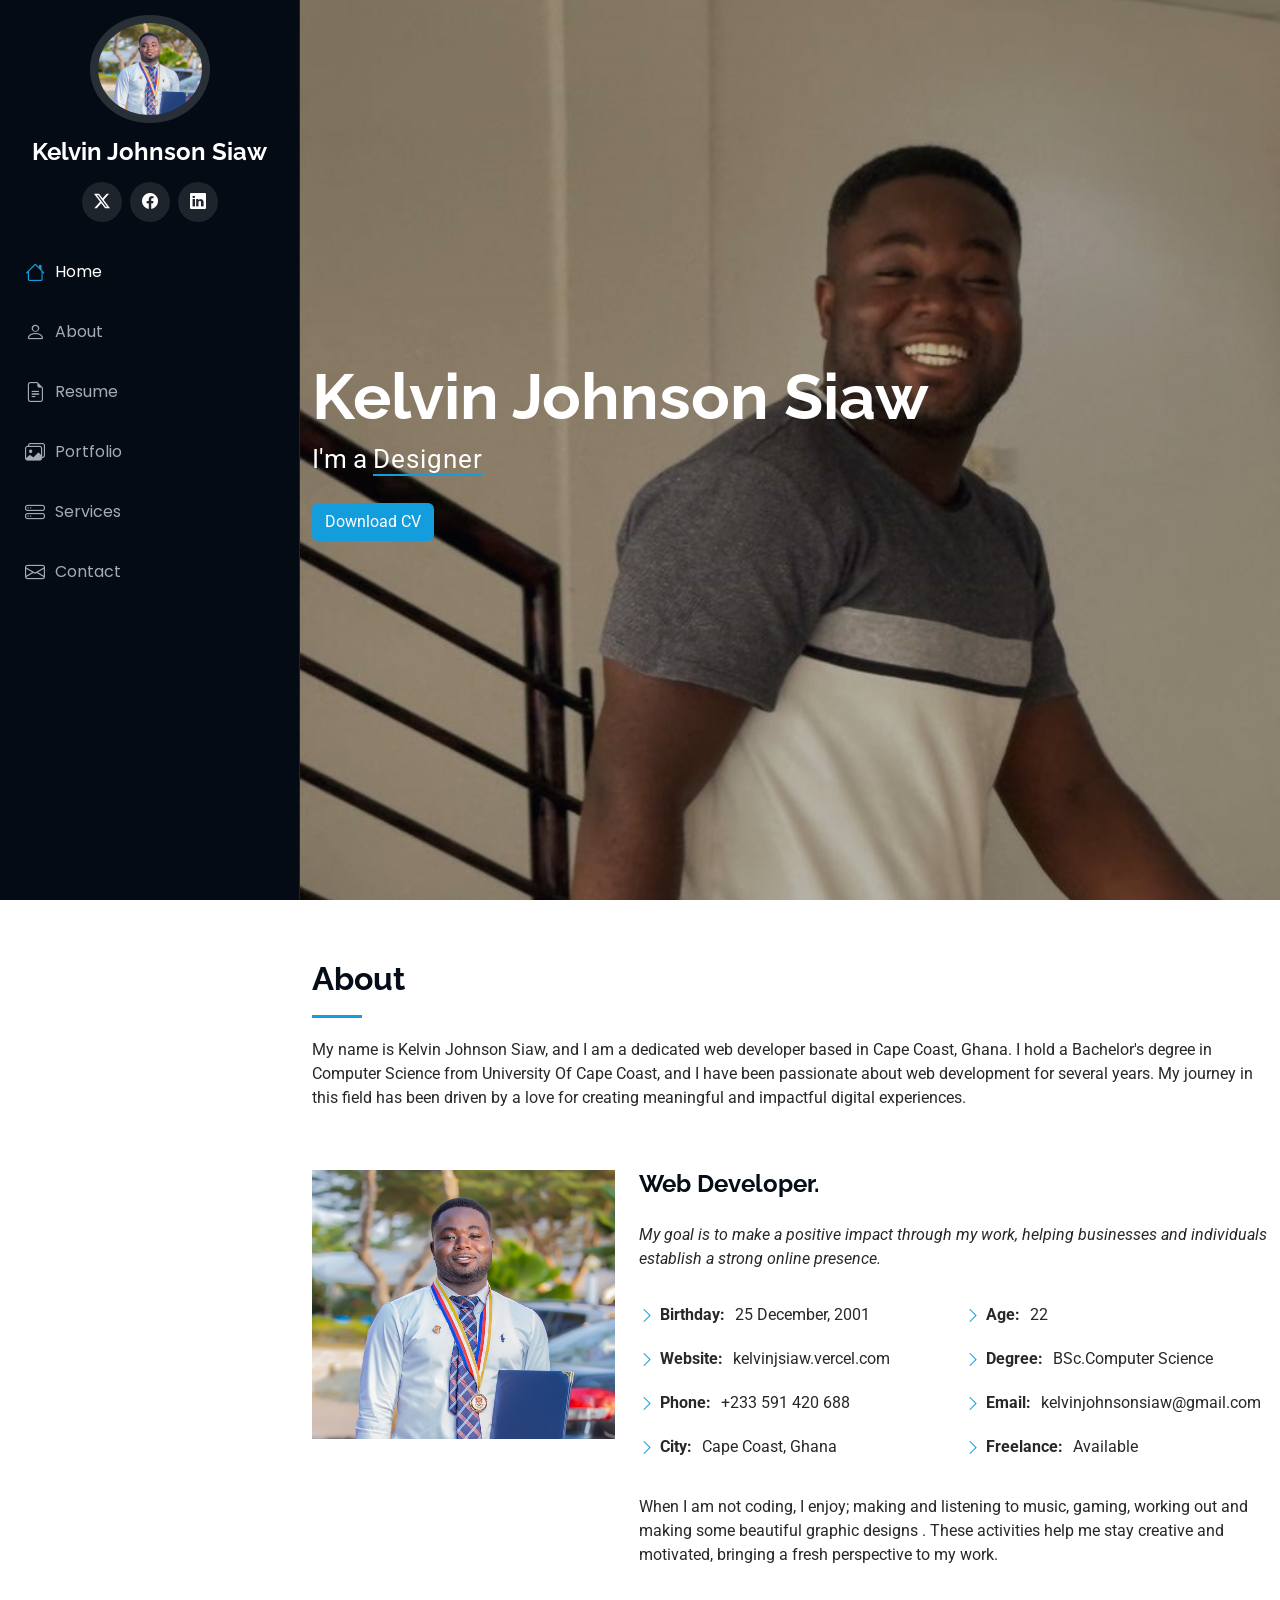
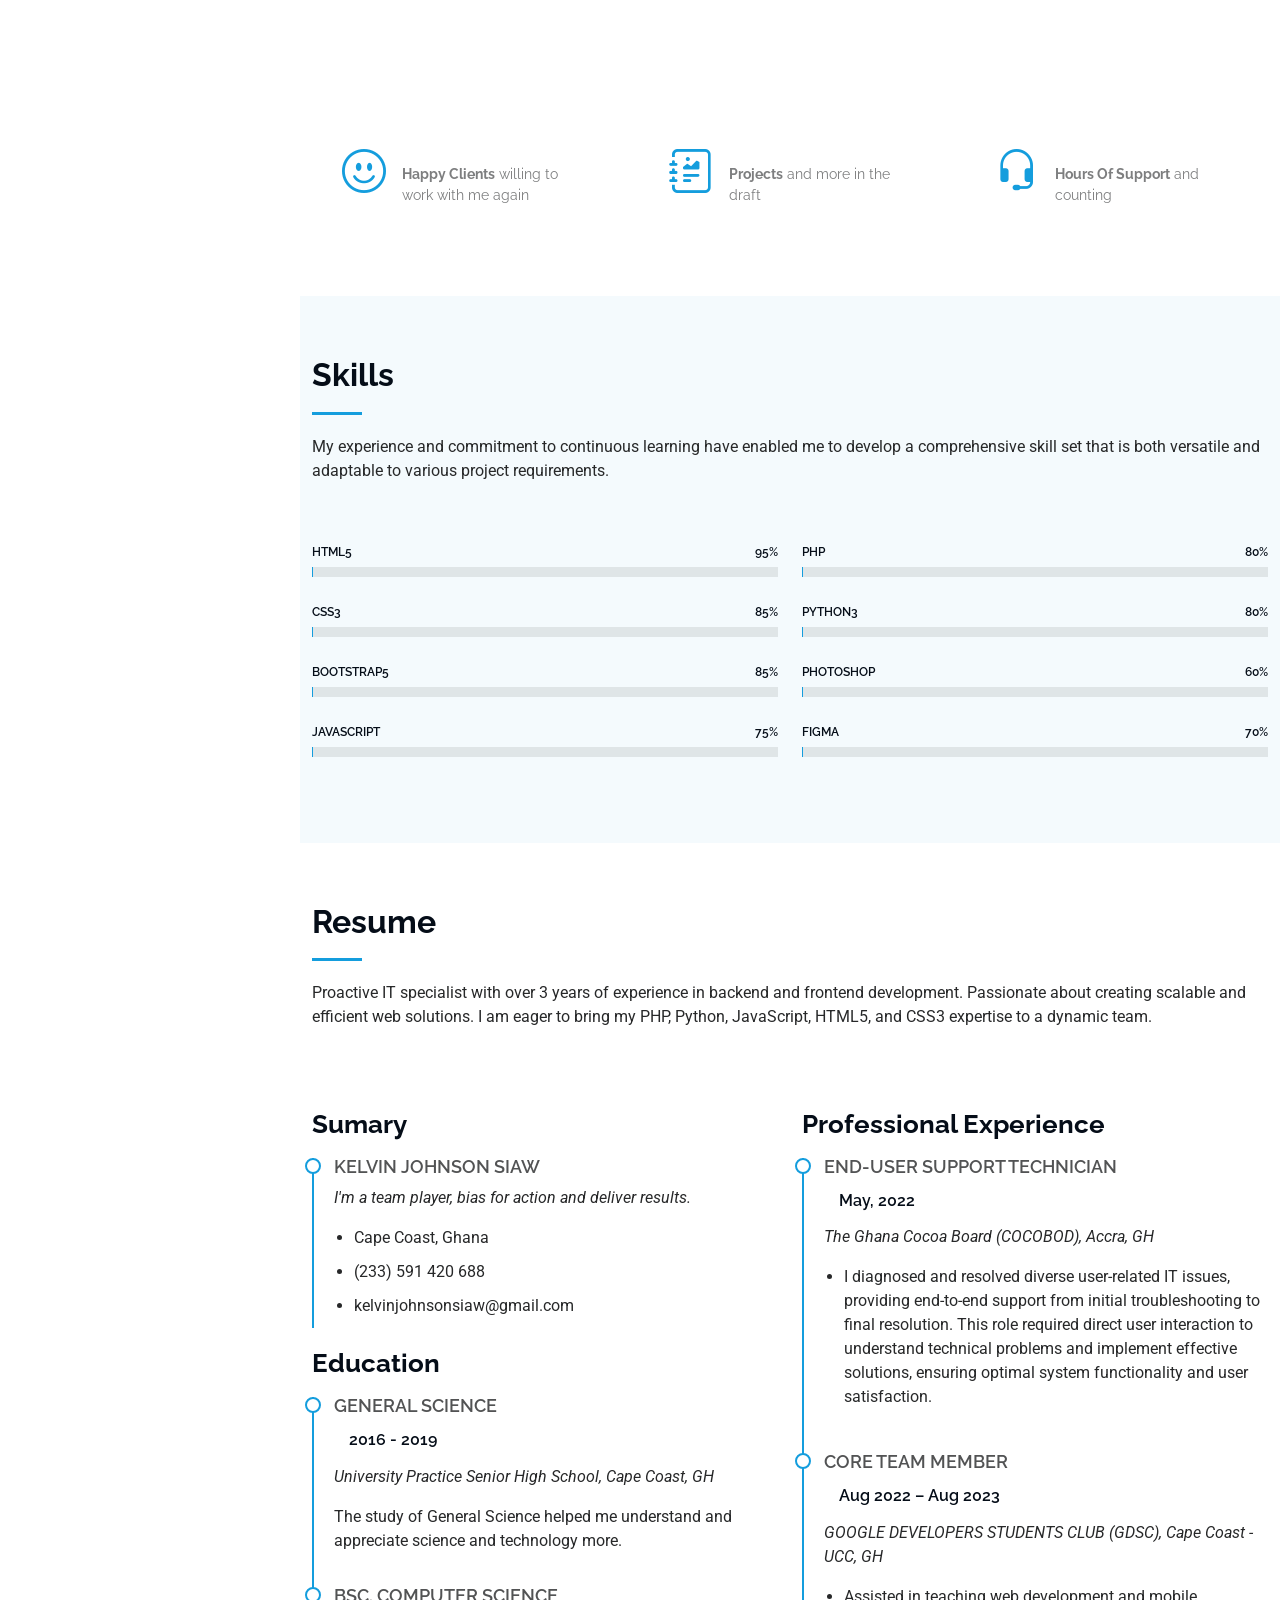
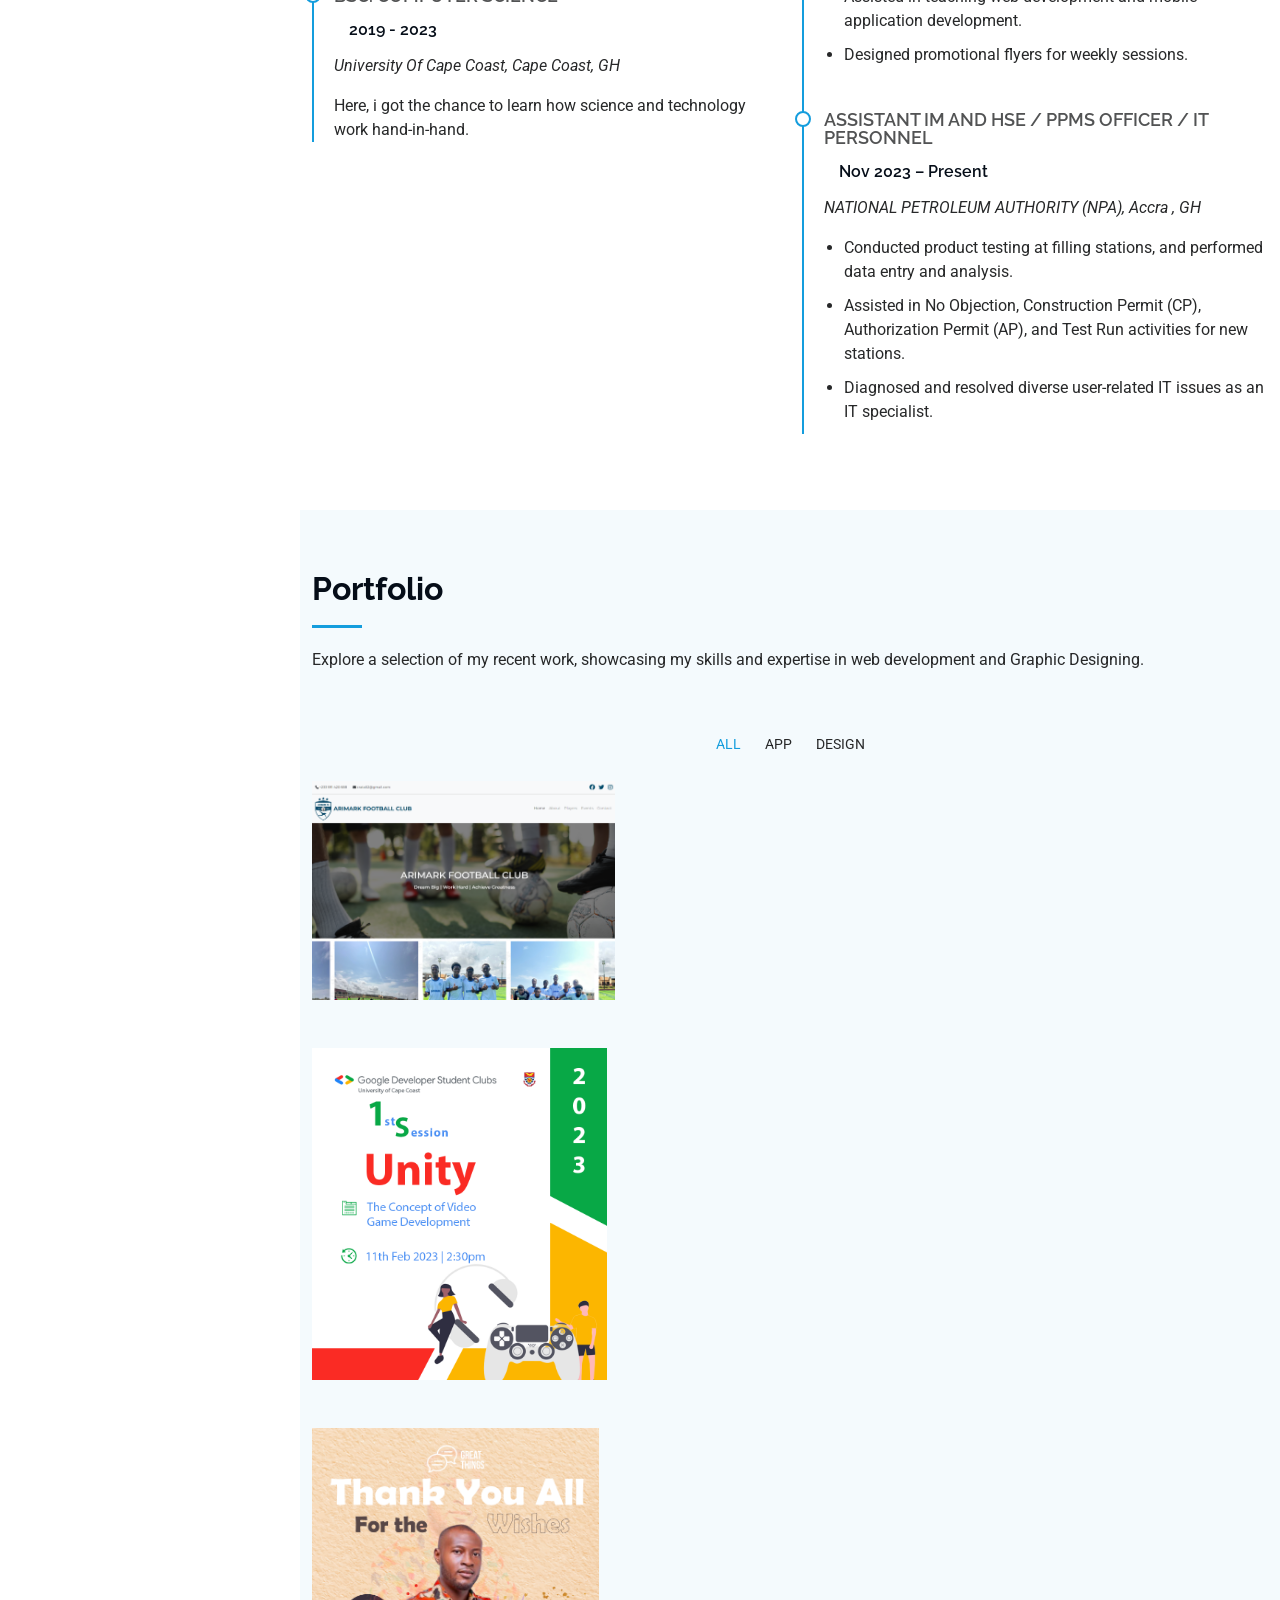
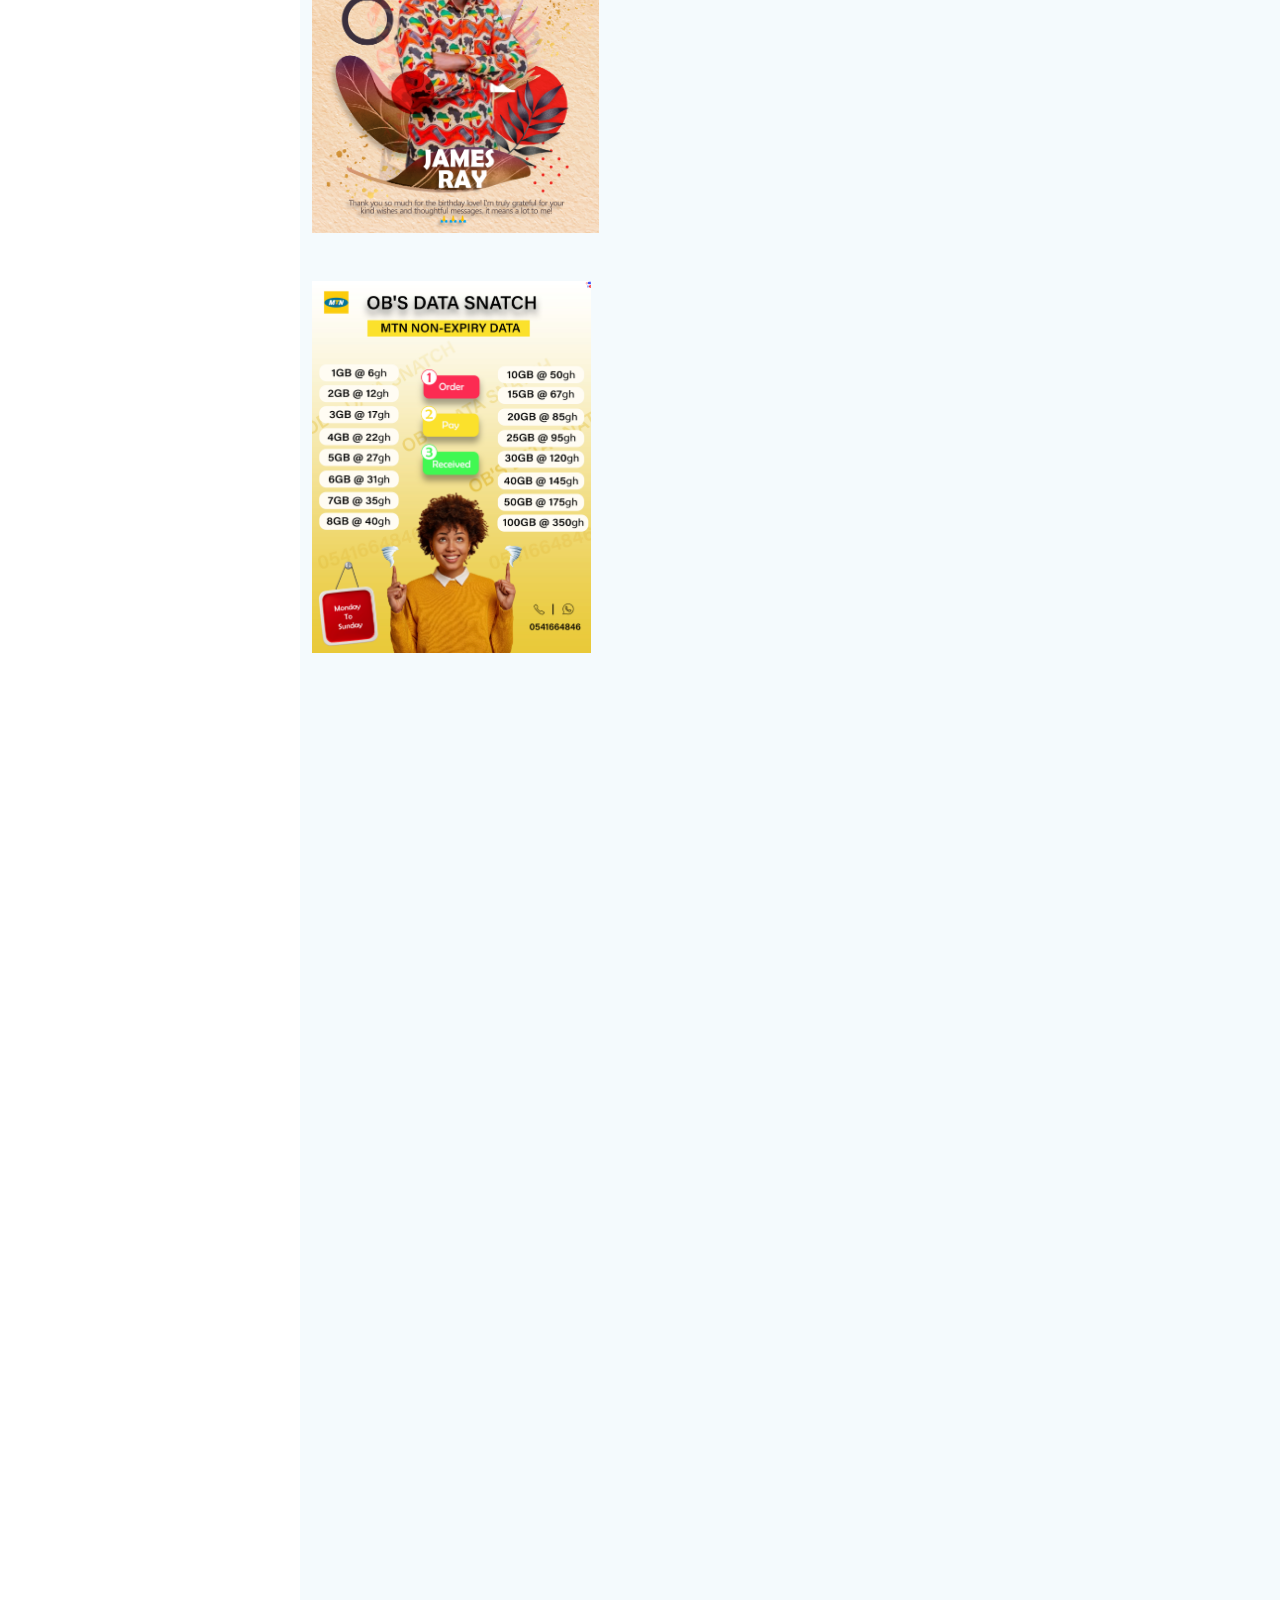
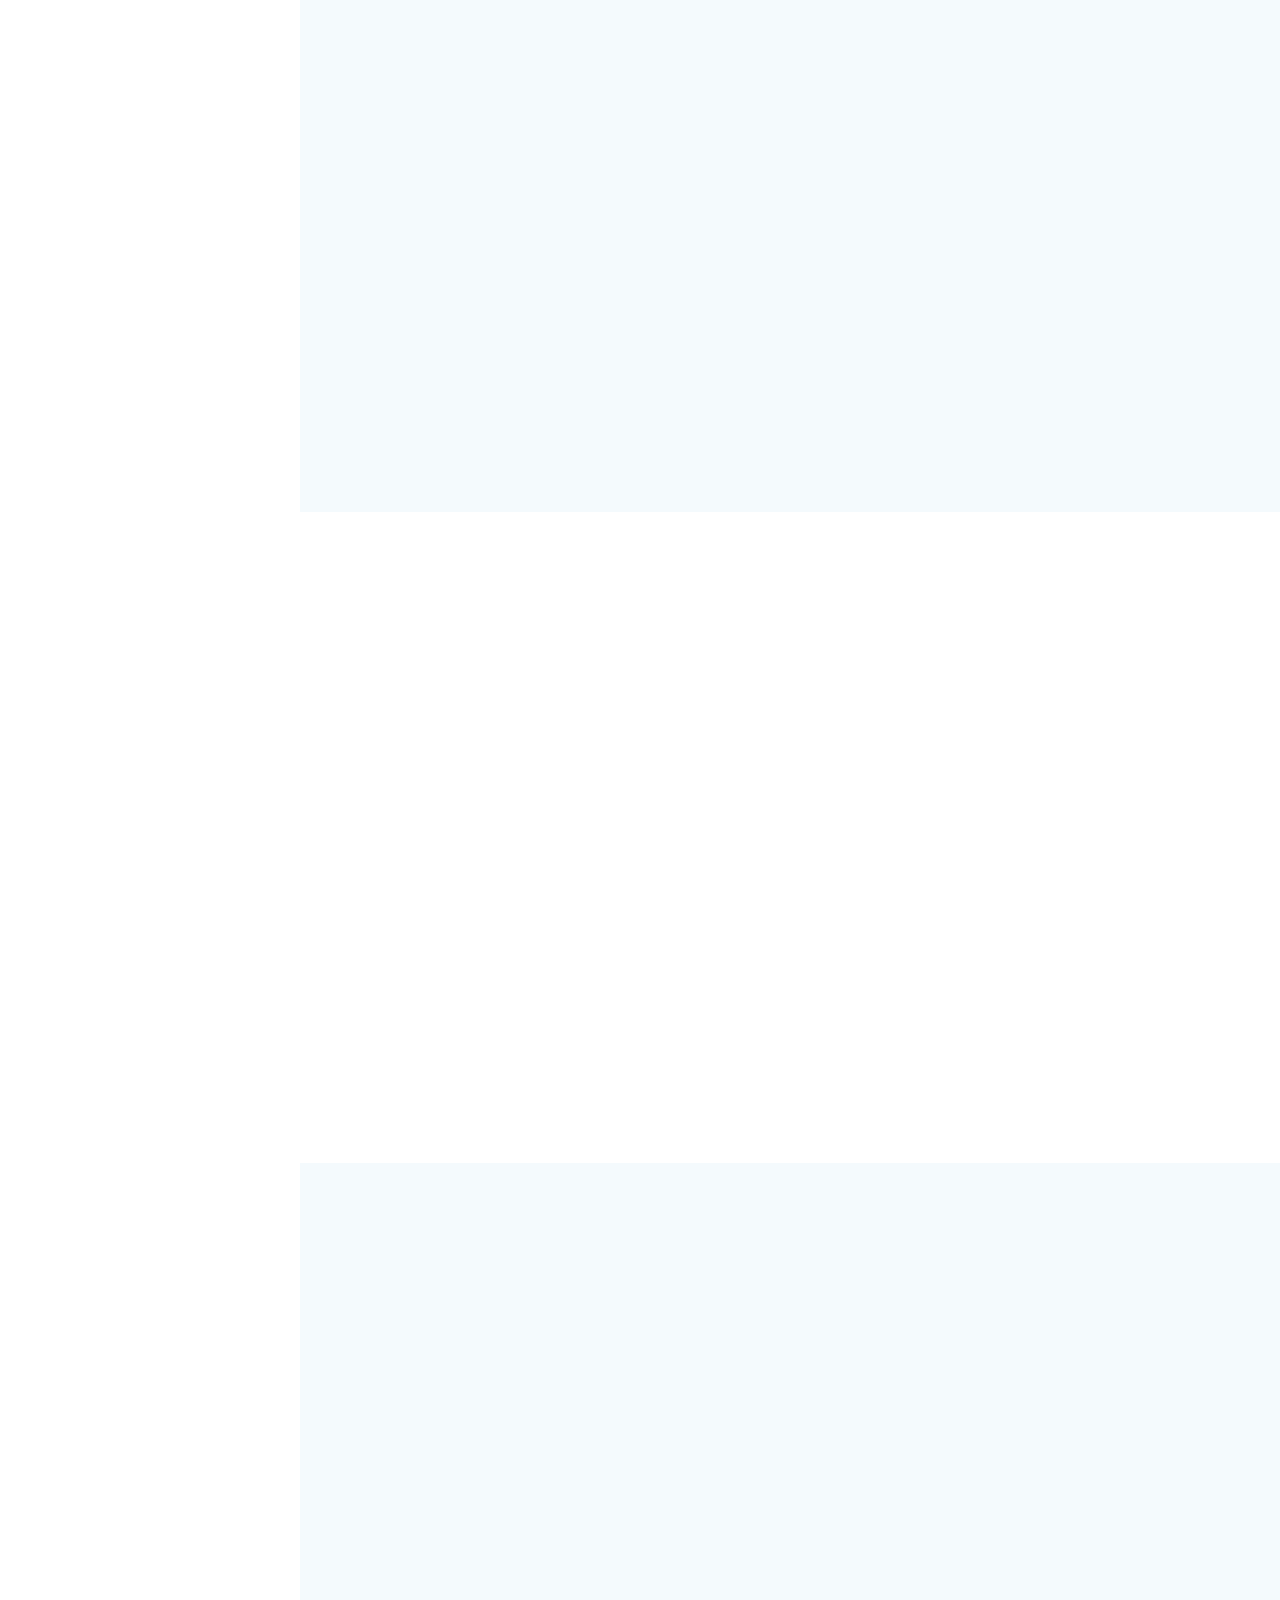
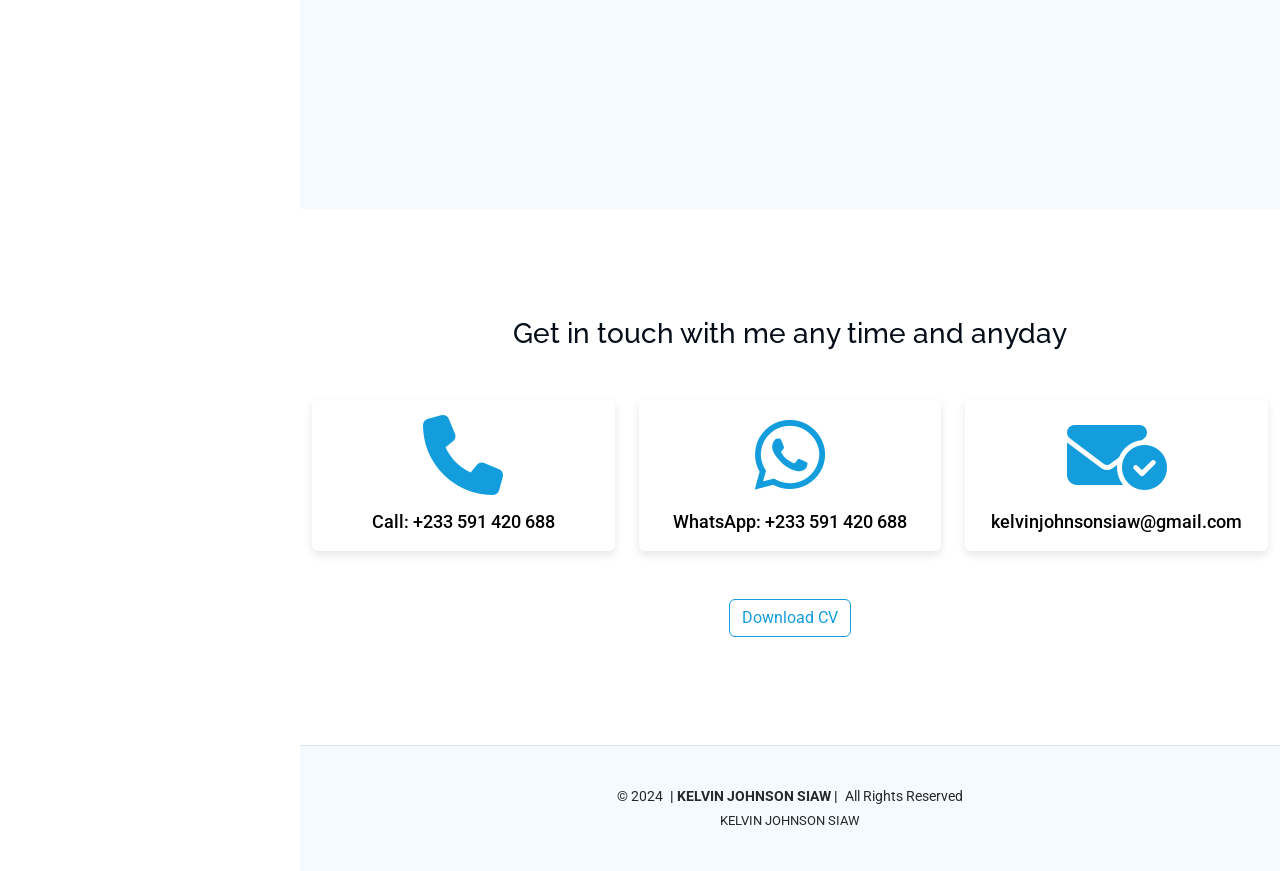
==== index.html @ 5ee5a7f9 "My Resume My Resume" ====
<!DOCTYPE html>
<html lang="en">

<head>
  <meta charset="utf-8">
  <meta content="width=device-width, initial-scale=1.0" name="viewport">
  <title>KELVIN JOHNSON SIAW | RESUME</title>
  <meta content="" name="description">
  <meta content="" name="keywords">

  <!-- Favicons -->
  <link href="assets/img/logo.png" rel="icon">
  <!-- <link href="assets/img/apple-touch-icon.png" rel="apple-touch-icon"> -->

  <!-- Fonts -->
  <link href="https://fonts.googleapis.com" rel="preconnect">
  <link href="https://fonts.gstatic.com" rel="preconnect" crossorigin>
  <link href="https://fonts.googleapis.com/css2?family=Roboto:ital,wght@0,100;0,300;0,400;0,500;0,700;0,900;1,100;1,300;1,400;1,500;1,700;1,900&family=Poppins:ital,wght@0,100;0,200;0,300;0,400;0,500;0,600;0,700;0,800;0,900;1,100;1,200;1,300;1,400;1,500;1,600;1,700;1,800;1,900&family=Raleway:ital,wght@0,100;0,200;0,300;0,400;0,500;0,600;0,700;0,800;0,900;1,100;1,200;1,300;1,400;1,500;1,600;1,700;1,800;1,900&display=swap" rel="stylesheet">
  <link rel="stylesheet" href="https://cdnjs.cloudflare.com/ajax/libs/font-awesome/6.5.2/css/all.min.css">

  <!-- Vendor CSS Files -->
  <link href="assets/vendor/bootstrap/css/bootstrap.min.css" rel="stylesheet">
  <link href="assets/vendor/bootstrap-icons/bootstrap-icons.css" rel="stylesheet">
  <link href="assets/vendor/aos/aos.css" rel="stylesheet">
  <link href="assets/vendor/glightbox/css/glightbox.min.css" rel="stylesheet">
  <link href="assets/vendor/swiper/swiper-bundle.min.css" rel="stylesheet">

  <!-- Main CSS File -->
  <link href="assets/css/main.css" rel="stylesheet">

</head>

<body class="index-page">

  <header id="header" class="header dark-background d-flex flex-column">
    <i class="header-toggle d-xl-none bi bi-list"></i>

    <div class="profile-img">
      <img src="assets/img/me.jpg" alt="" class="img-fluid rounded-circle">
    </div>

    <a href="index.html" class="logo d-flex align-items-center justify-content-center">
      <!-- Uncomment the line below if you also wish to use an image logo -->
      <!-- <img src="assets/img/logo.png" alt=""> -->
      <h1 class="sitename">Kelvin Johnson Siaw</h1>
    </a>

    <div class="social-links text-center">
      <a href="https://x.com/crata02" class="twitter"><i class="bi bi-twitter-x"></i></a>
      <a href="https://web.facebook.com/kelvin.siaw.98" class="facebook"><i class="bi bi-facebook"></i></a>
      <!-- <a href="#" class="instagram"><i class="bi bi-instagram"></i></a> -->
      <a href="https://www.linkedin.com/in/kelvin-j-siaw-a6835620b/" class="linkedin"><i class="bi bi-linkedin"></i></a>
    </div>

    <nav id="navmenu" class="navmenu">
      <ul>
        <li><a href="#hero" class="active"><i class="bi bi-house navicon"></i>Home</a></li>
        <li><a href="#about"><i class="bi bi-person navicon"></i> About</a></li>
        <li><a href="#resume"><i class="bi bi-file-earmark-text navicon"></i> Resume</a></li>
        <li><a href="#portfolio"><i class="bi bi-images navicon"></i> Portfolio</a></li>
        <li><a href="#services"><i class="bi bi-hdd-stack navicon"></i> Services</a></li>
        <!-- <li class="dropdown"><a href="#"><i class="bi bi-menu-button navicon"></i> <span>Dropdown</span> <i class="bi bi-chevron-down toggle-dropdown"></i></a>
          <ul>
            <li><a href="#">Dropdown 1</a></li>
            <li class="dropdown"><a href="#"><span>Deep Dropdown</span> <i class="bi bi-chevron-down toggle-dropdown"></i></a>
              <ul>
                <li><a href="#">Deep Dropdown 1</a></li>
                <li><a href="#">Deep Dropdown 2</a></li>
                <li><a href="#">Deep Dropdown 3</a></li>
                <li><a href="#">Deep Dropdown 4</a></li>
                <li><a href="#">Deep Dropdown 5</a></li>
              </ul>
            </li>
            <li><a href="#">Dropdown 2</a></li>
            <li><a href="#">Dropdown 3</a></li>
            <li><a href="#">Dropdown 4</a></li>
          </ul>
        </li> -->
        <li><a href="#contact"><i class="bi bi-envelope navicon"></i> Contact</a></li>
      </ul>
    </nav>

  </header>

  <main class="main">

    <!-- Hero Section -->
    <section id="hero" class="hero section dark-background">

      <img src="assets/img/smile.jpg" alt="" data-aos="fade-in" class="">

      <div class="container" data-aos="fade-up" data-aos-delay="100">
        <h2>Kelvin Johnson Siaw</h2>
        <p>I'm a <span class="typed" data-typed-items="Web Developer, Freelancer, Graphic Designer">Designer</span><span class="typed-cursor typed-cursor--blink" aria-hidden="true"></span><span class="typed-cursor typed-cursor--blink" aria-hidden="true"></span></p>
        <div class="mt-4">
          <a href="assets/Kelvin_Johnson_Siaw_CV.pdf" class="btn download_CV" download="Kelvin_Johnson_Siaw_CV.pdf">Download CV</a>
      </div>
      </div>

    </section><!-- /Hero Section -->

    <!-- About Section -->
    <section id="about" class="about section">

      <!-- Section Title -->
      <div class="container section-title" data-aos="fade-up">
        <h2>About</h2>
        <p>My name is Kelvin Johnson Siaw, and I am a dedicated web developer based in Cape Coast, Ghana. I hold a Bachelor's degree in Computer Science from University Of Cape Coast, and I have been passionate about web development for several years. My journey in this field has been driven by a love for creating meaningful and impactful digital experiences.</p>
      </div><!-- End Section Title -->

      <div class="container" data-aos="fade-up" data-aos-delay="100">

        <div class="row gy-4 justify-content-center">
          <div class="col-lg-4">
            <img src="assets/img/me.jpg" class="img-fluid" alt="">
          </div>
          <div class="col-lg-8 content">
            <!-- <h2>Web Developer.&amp; UI/UX Designer</h2> -->
            <h2>Web Developer.</h2>
            <p class="fst-italic py-3">
              My goal is to make a positive impact through my work, helping businesses and individuals establish a strong online presence.
            </p>
            <div class="row">
              <div class="col-lg-6">
                <ul>
                  <li><i class="bi bi-chevron-right"></i> <strong>Birthday:</strong> <span>25 December, 2001</span></li>
                  <li><i class="bi bi-chevron-right"></i> <strong>Website:</strong> <span>kelvinjsiaw.vercel.com</span></li>
                  <li><i class="bi bi-chevron-right"></i> <strong>Phone:</strong> <span>+233 591 420 688</span></li>
                  <li><i class="bi bi-chevron-right"></i> <strong>City:</strong> <span>Cape Coast, Ghana</span></li>
                </ul>
              </div>
              <div class="col-lg-6">
                <ul>
                  <li><i class="bi bi-chevron-right"></i> <strong>Age:</strong> <span>22</span></li>
                  <li><i class="bi bi-chevron-right"></i> <strong>Degree:</strong> <span>BSc.Computer Science</span></li>
                  <li><i class="bi bi-chevron-right"></i> <strong>Email:</strong> <span>kelvinjohnsonsiaw@gmail.com</span></li>
                  <li><i class="bi bi-chevron-right"></i> <strong>Freelance:</strong> <span>Available</span></li>
                </ul>
              </div>
            </div>
            <p class="py-3">
              When I am not coding, I enjoy; making and listening to music, gaming, working out and making some beautiful graphic designs . These activities help me stay creative and motivated, bringing a fresh perspective to my work.
            </p>
          </div>
        </div>

      </div>

    </section><!-- /About Section -->

    <!-- Stats Section -->
    <section id="stats" class="stats section">

      <div class="container" data-aos="fade-up" data-aos-delay="100">

        <div class="row gy-4">

          <div class="col-lg-4 col-md-6">
            <div class="stats-item">
              <i class="bi bi-emoji-smile"></i>
              <span data-purecounter-start="0" data-purecounter-end="3" data-purecounter-duration="1" class="purecounter"></span>
              <p><strong>Happy Clients</strong> <span>willing to work with me again</span></p>
            </div>
          </div><!-- End Stats Item -->

          <div class="col-lg-4 col-md-6">
            <div class="stats-item">
              <i class="bi bi-journal-richtext"></i>
              <span data-purecounter-start="0" data-purecounter-end="2" data-purecounter-duration="1" class="purecounter"></span>
              <p><strong>Projects</strong> <span>and more in the draft</span></p>
            </div>
          </div><!-- End Stats Item -->

          <div class="col-lg-4 col-md-6">
            <div class="stats-item">
              <i class="bi bi-headset"></i>
              <span data-purecounter-start="0" data-purecounter-end="200" data-purecounter-duration="1" class="purecounter"></span>
              <p><strong>Hours Of Support</strong> <span>and counting</span></p>
            </div>
          </div><!-- End Stats Item -->

         
        </div>

      </div>

    </section><!-- /Stats Section -->

    <!-- Skills Section -->
    <section id="skills" class="skills section light-background">

      <!-- Section Title -->
      <div class="container section-title" data-aos="fade-up">
        <h2>Skills</h2>
        <p>My experience and commitment to continuous learning have enabled me to develop a comprehensive skill set that is both versatile and adaptable to various project requirements.</p>
      </div><!-- End Section Title -->

      <div class="container" data-aos="fade-up" data-aos-delay="100">

        <div class="row skills-content skills-animation">

          <div class="col-lg-6">

            <div class="progress">
              <span class="skill"><span>HTML5</span> <i class="val">95%</i></span>
              <div class="progress-bar-wrap">
                <div class="progress-bar" role="progressbar" aria-valuenow="95" aria-valuemin="0" aria-valuemax="100"></div>
              </div>
            </div><!-- End Skills Item -->

            <div class="progress">
              <span class="skill"><span>CSS3</span> <i class="val">85%</i></span>
              <div class="progress-bar-wrap">
                <div class="progress-bar" role="progressbar" aria-valuenow="85" aria-valuemin="0" aria-valuemax="100"></div>
              </div>
            </div><!-- End Skills Item -->

            <div class="progress">
              <span class="skill"><span>BOOTSTRAP5</span> <i class="val">85%</i></span>
              <div class="progress-bar-wrap">
                <div class="progress-bar" role="progressbar" aria-valuenow="85" aria-valuemin="0" aria-valuemax="100"></div>
              </div>
            </div><!-- End Skills Item -->

            <div class="progress">
              <span class="skill"><span>JavaScript</span> <i class="val">75%</i></span>
              <div class="progress-bar-wrap">
                <div class="progress-bar" role="progressbar" aria-valuenow="75" aria-valuemin="0" aria-valuemax="100"></div>
              </div>
            </div><!-- End Skills Item -->

          </div>

          <div class="col-lg-6">

            <div class="progress">
              <span class="skill"><span>PHP</span> <i class="val">80%</i></span>
              <div class="progress-bar-wrap">
                <div class="progress-bar" role="progressbar" aria-valuenow="80" aria-valuemin="0" aria-valuemax="100"></div>
              </div>
            </div><!-- End Skills Item -->

            <div class="progress">
              <span class="skill"><span>Python3</span> <i class="val">80%</i></span>
              <div class="progress-bar-wrap">
                <div class="progress-bar" role="progressbar" aria-valuenow="80" aria-valuemin="0" aria-valuemax="100"></div>
              </div>
            </div><!-- End Skills Item -->

            <div class="progress">
              <span class="skill"><span>Photoshop</span> <i class="val">60%</i></span>
              <div class="progress-bar-wrap">
                <div class="progress-bar" role="progressbar" aria-valuenow="60" aria-valuemin="0" aria-valuemax="100"></div>
              </div>
            </div><!-- End Skills Item -->
            <div class="progress">
              <span class="skill"><span>Figma</span> <i class="val">70%</i></span>
              <div class="progress-bar-wrap">
                <div class="progress-bar" role="progressbar" aria-valuenow="70" aria-valuemin="0" aria-valuemax="100"></div>
              </div>
            </div><!-- End Skills Item -->

          </div>

        </div>

      </div>

    </section><!-- /Skills Section -->

    <!-- Resume Section -->
    <section id="resume" class="resume section">

      <!-- Section Title -->
      <div class="container section-title" data-aos="fade-up">
        <h2>Resume</h2>
        <p>Proactive IT specialist with over 3 years of experience in backend and frontend
          development. Passionate about creating scalable and efficient web solutions. 
          I am eager to bring my PHP, Python, JavaScript, HTML5, and CSS3 expertise to a 
          dynamic team.
          </p>
      </div><!-- End Section Title -->

      <div class="container">

        <div class="row">

          <div class="col-lg-6" data-aos="fade-up" data-aos-delay="100">
            <h3 class="resume-title">Sumary</h3>

            <div class="resume-item pb-0">
              <h4>KELVIN JOHNSON SIAW</h4>
              <p><em>I'm a team player, bias for action and deliver results.</em></p>
              <ul>
                <li>Cape Coast, Ghana</li>
                <li>(233) 591 420 688 </li>
                <li>kelvinjohnsonsiaw@gmail.com</li>
              </ul>
            </div><!-- Edn Resume Item -->

            <h3 class="resume-title">Education</h3>
            <div class="resume-item">
              <h4>General Science </h4>
              <h5>2016 - 2019</h5>
              <p><em>University Practice Senior High School, Cape Coast, GH</em></p>
              <p>The study of General Science helped me understand and appreciate science and technology more.</p>
            </div><!-- Edn Resume Item -->

            <div class="resume-item">
              <h4>BSc. Computer Science</h4>
              <h5>2019 - 2023</h5>
              <p><em>University Of Cape Coast, Cape Coast, GH</em></p>
              <p>Here, i got the chance to learn how science and technology work hand-in-hand.</p>
            </div><!-- Edn Resume Item -->

          </div>

          <div class="col-lg-6" data-aos="fade-up" data-aos-delay="200">
            <h3 class="resume-title">Professional Experience</h3>
            <div class="resume-item">
              <h4>End-User Support Technician</h4>
              <h5>May, 2022</h5>
              <p><em>The Ghana Cocoa Board (COCOBOD), Accra, GH </em></p>
              <ul>
                <li>I diagnosed and resolved diverse user-related IT issues, providing end-to-end 
                  support from initial troubleshooting to final resolution. This role required direct 
                  user interaction to understand technical problems and implement effective 
                  solutions, ensuring optimal system functionality and user satisfaction.</li>
              </ul>
            </div><!-- Edn Resume Item -->

            <div class="resume-item">
              <h4>Core Team Member</h4>
              <h5>Aug 2022 – Aug 2023</h5>
              <p><em>GOOGLE DEVELOPERS STUDENTS CLUB (GDSC), Cape Coast - UCC, GH</em></p>
              <ul>
                <li>Assisted in teaching web development and mobile application development.</li>
                <li>Designed promotional flyers for weekly sessions.</li> 
              </ul>
            </div><!-- Edn Resume Item -->

            <div class="resume-item">
              <h4>Assistant IM and HSE / PPMS Officer / IT personnel</h4>
              <h5>Nov 2023 – Present</h5>
              <p><em>NATIONAL PETROLEUM AUTHORITY (NPA), Accra , GH</em></p>
              <ul>
                <li>Conducted product testing at filling stations, and performed data entry and 
                  analysis.
                  </li>
                <li>Assisted in No Objection, Construction Permit (CP), Authorization Permit (AP), 
                  and Test Run activities for new stations.</li> 
                <li>Diagnosed and resolved diverse user-related IT issues as an IT specialist.</li> 
              </ul>
            </div><!-- Edn Resume Item -->

          </div>

        </div>

      </div>

    </section><!-- /Resume Section -->

    <!-- Portfolio Section -->
    <section id="portfolio" class="portfolio section light-background">

      <!-- Section Title -->
      <div class="container section-title" data-aos="fade-up">
        <h2>Portfolio</h2>
        <p>Explore a selection of my recent work, showcasing my skills and expertise in web development and Graphic Designing.</p>
      </div><!-- End Section Title -->

      <div class="container">

        <div class="isotope-layout" data-default-filter="*" data-layout="masonry" data-sort="original-order">

          <ul class="portfolio-filters isotope-filters" data-aos="fade-up" data-aos-delay="100">
            <li data-filter="*" class="filter-active">All</li>
            <li data-filter=".filter-app">App</li>
            <li data-filter=".filter-design">Design</li>
            <!-- <li data-filter=".filter-product">Product</li>
            <li data-filter=".filter-branding">Branding</li>
            <li data-filter=".filter-books">Books</li> -->
          </ul><!-- End Portfolio Filters -->

          <div class="row gy-4 isotope-container" data-aos="fade-up" data-aos-delay="200">

            <div class="col-lg-4 col-md-6 portfolio-item isotope-item filter-app">
              <div class="portfolio-content h-100">
                <img src="assets/img/portfolio/arimark.PNG" class="img-fluid" alt="">
                <div class="portfolio-info">
                  <h4>Arimark Football Club</h4>
                  <p>A football Academy website</p>
                  <a href="assets/img/portfolio/home.PNG" title="home" data-gallery="portfolio-gallery-app" class="glightbox preview-link"><i class="bi bi-zoom-in"></i></a>
                  <a href="portfolio-details.html" title="More Details" class="details-link"><i class="bi bi-link-45deg"></i></a>
                </div>
              </div>
            </div><!-- End Portfolio Item -->
          <div class="row gy-4 isotope-container" data-aos="fade-up" data-aos-delay="200">

            <div class="col-lg-4 col-md-6 portfolio-item isotope-item filter-design">
              <div class="portfolio-content h-100">
                <img src="assets/img/portfolio/1stsession.png" class="img-fluid" alt="">
                <div class="portfolio-info">
                  <h4>GDSC 1st sessions</h4>
                  <p>A flyer for the 1st session of the semester</p>
                  <!-- <a href="assets/img/portfolio/app-1.jpg" title="Design 1" data-gallery="portfolio-gallery-app" class="glightbox preview-link"><i class="bi bi-zoom-in"></i></a>
                  <a href="portfolio-details.html" title="More Details" class="details-link"><i class="bi bi-link-45deg"></i></a> -->
                </div>
              </div>
            </div><!-- End Portfolio Item -->
          <div class="row gy-4 isotope-container" data-aos="fade-up" data-aos-delay="200">

            <div class="col-lg-4 col-md-6 portfolio-item isotope-item filter-design">
              <div class="portfolio-content h-100">
                <img src="assets/img/portfolio/ThankYou-JamesRay.jpg" class="img-fluid" alt="">
                <div class="portfolio-info">
                  <h4>A thank you Flyer</h4>
                  <p>Well designed thank-you fyler for a client</p>
                  <!-- <a href="assets/img/portfolio/app-1.jpg" title="Design 1" data-gallery="portfolio-gallery-app" class="glightbox preview-link"><i class="bi bi-zoom-in"></i></a>
                  <a href="portfolio-details.html" title="More Details" class="details-link"><i class="bi bi-link-45deg"></i></a> -->
                </div>
              </div>
            </div><!-- End Portfolio Item -->
          <div class="row gy-4 isotope-container" data-aos="fade-up" data-aos-delay="200">

            <div class="col-lg-4 col-md-6 portfolio-item isotope-item filter-design">
              <div class="portfolio-content h-100">
                <img src="assets/img/portfolio/ob snatch.jpg" class="img-fluid" alt="">
                <div class="portfolio-info">
                  <h4>OB Snatch</h4>
                  <p>A flyer to advertise his vendor business</p>
                  <!-- <a href="assets/img/portfolio/app-1.jpg" title="Design 1" data-gallery="portfolio-gallery-app" class="glightbox preview-link"><i class="bi bi-zoom-in"></i></a>
                  <a href="portfolio-details.html" title="More Details" class="details-link"><i class="bi bi-link-45deg"></i></a> -->
                </div>
              </div>
            </div><!-- End Portfolio Item -->
          <div class="row gy-4 isotope-container" data-aos="fade-up" data-aos-delay="200">

            <div class="col-lg-4 col-md-6 portfolio-item isotope-item filter-design">
              <div class="portfolio-content h-100">
                <img src="assets/img/portfolio/python&Ai.png" class="img-fluid" alt="">
                <div class="portfolio-info">
                  <h4>GDSC sessions</h4>
                  <p>Python and AI session</p>
                  <!-- <a href="assets/img/portfolio/app-1.jpg" title="Design 1" data-gallery="portfolio-gallery-app" class="glightbox preview-link"><i class="bi bi-zoom-in"></i></a>
                  <a href="portfolio-details.html" title="More Details" class="details-link"><i class="bi bi-link-45deg"></i></a> -->
                </div>
              </div>
            </div><!-- End Portfolio Item -->
          <div class="row gy-4 isotope-container" data-aos="fade-up" data-aos-delay="200">

            <div class="col-lg-4 col-md-6 portfolio-item isotope-item filter-design">
              <div class="portfolio-content h-100">
                <img src="assets/img/portfolio/GRANDMASTEROT-FINAL.png" class="img-fluid" alt="">
                <div class="portfolio-info">
                  <h4>Grand Master OT</h4>
                  <p>Well designed flyer to advertise his business</p>
                  <!-- <a href="assets/img/portfolio/app-1.jpg" title="Design 1" data-gallery="portfolio-gallery-app" class="glightbox preview-link"><i class="bi bi-zoom-in"></i></a>
                  <a href="portfolio-details.html" title="More Details" class="details-link"><i class="bi bi-link-45deg"></i></a> -->
                </div>
              </div>
            </div><!-- End Portfolio Item -->
          <div class="row gy-4 isotope-container" data-aos="fade-up" data-aos-delay="200">

            <div class="col-lg-4 col-md-6 portfolio-item isotope-item filter-design">
              <div class="portfolio-content h-100">
                <img src="assets/img/portfolio/ReginaHBD.jpg" class="img-fluid" alt="">
                <div class="portfolio-info">
                  <h4>Regina Nartey Birthday Flyer</h4>
                  <p>Well designed flyer to celebrate Regina's Birthday</p>
                  <!-- <a href="assets/img/portfolio/app-1.jpg" title="Design 1" data-gallery="portfolio-gallery-app" class="glightbox preview-link"><i class="bi bi-zoom-in"></i></a>
                  <a href="portfolio-details.html" title="More Details" class="details-link"><i class="bi bi-link-45deg"></i></a> -->
                </div>
              </div>
            </div><!-- End Portfolio Item -->
          <div class="row gy-4 isotope-container" data-aos="fade-up" data-aos-delay="200">

            <div class="col-lg-4 col-md-6 portfolio-item isotope-item filter-design">
              <div class="portfolio-content h-100">
                <img src="assets/img/portfolio/SIR_OBEDS.png" class="img-fluid" alt="">
                <div class="portfolio-info">
                  <h4>SIR OBED'S BUSINESS FLYER</h4>
                  <p>Well designed flyer to advertise his business</p>
                  <!-- <a href="assets/img/portfolio/app-1.jpg" title="Design 1" data-gallery="portfolio-gallery-app" class="glightbox preview-link"><i class="bi bi-zoom-in"></i></a>
                  <a href="portfolio-details.html" title="More Details" class="details-link"><i class="bi bi-link-45deg"></i></a> -->
                </div>
              </div>
            </div><!-- End Portfolio Item -->

            

          </div><!-- End Portfolio Container -->

        </div>

      </div>

    </section><!-- /Portfolio Section -->

    <!-- Services Section -->
    <section id="services" class="services section">

      <!-- Section Title -->
      <div class="container section-title" data-aos="fade-up">
        <h2>Services</h2>
        <p>As a web developer with a diverse skill set, I can offer a range of services to meet the needs of various clients. Here are some services I could provide:</p>
      </div><!-- End Section Title -->

      <div class="container">

        <div class="row gy-4">

          <div class="col-lg-4 col-md-6 service-item d-flex" data-aos="fade-up" data-aos-delay="100">
            <div class="icon flex-shrink-0"><i class="bi bi-briefcase"></i></div>
            <div>
              <!-- <h4 class="title"><a href="#" class="stretched-link">Website Development</a></h4> -->
              <h4 class="title">Website Development</h4>
              <p class="description">I create responsive and user-friendly websites tailored to client requirements.</p>
            </div>
          </div>
          <!-- End Service Item -->

          <div class="col-lg-4 col-md-6 service-item d-flex" data-aos="fade-up" data-aos-delay="200">
            <div class="icon flex-shrink-0"><i class="bi bi-card-checklist"></i></div>
            <div>
              <h4 class="title">E-commerce Solutions</h4>
              <p class="description">I develop robust e-commerce platforms with features like product listings, shopping carts, payment gateways, and order management.</p>
            </div>
          </div><!-- End Service Item -->

          <div class="col-lg-4 col-md-6 service-item d-flex" data-aos="fade-up" data-aos-delay="300">
            <div class="icon flex-shrink-0"><i class="bi bi-bar-chart"></i></div>
            <div>
              <h4 class="title">Custom Web Applications</h4>
              <p class="description">I build custom web applications for specific business needs, such as customer portals, booking systems, and inventory management.</p>
            </div>
          </div><!-- End Service Item -->

          <div class="col-lg-4 col-md-6 service-item d-flex" data-aos="fade-up" data-aos-delay="400">
            <div class="icon flex-shrink-0"><i class="bi bi-binoculars"></i></div>
            <div>
              <h4 class="title">UI/UX Design</h4>
              <p class="description">I provide design services to create visually appealing and user-friendly interfaces, focusing on enhancing the user experience.</p>
            </div>
          </div><!-- End Service Item -->

          <div class="col-lg-4 col-md-6 service-item d-flex" data-aos="fade-up" data-aos-delay="500">
            <div class="icon flex-shrink-0"><i class="bi bi-brightness-high"></i></div>
            <div>
              <h4 class="title">Consultation and Strategy</h4>
              <p class="description">I offer consulting services to help clients plan and strategize their online presence, including website architecture, content strategy, and digital marketing.</p>
            </div>
          </div><!-- End Service Item -->

          <div class="col-lg-4 col-md-6 service-item d-flex" data-aos="fade-up" data-aos-delay="600">
            <div class="icon flex-shrink-0"><i class="bi bi-calendar4-week"></i></div>
            <div>
              <h4 class="title">Web Hosting and Domain Management</h4>
              <p class="description">I assist clients with selecting, setting up, and managing web hosting services and domain names.</p>
            </div>
          </div><!-- End Service Item -->

        </div>

      </div>

    </section><!-- /Services Section -->

    <!-- Testimonials Section -->
    <section id="testimonials" class="testimonials section light-background">

      <!-- Section Title -->
      <div class="container section-title" data-aos="fade-up">
        <h2>Testimonials</h2>
        <p>Few words from my client(s)</p>
      </div><!-- End Section Title -->

      <div class="container" data-aos="fade-up" data-aos-delay="100">

        <div class="swiper init-swiper">
          <script type="application/json" class="swiper-config">
            {
              "loop": true,
              "speed": 600,
              "autoplay": {
                "delay": 5000
              },
              "slidesPerView": "auto",
              "pagination": {
                "el": ".swiper-pagination",
                "type": "bullets",
                "clickable": true
              },
              "breakpoints": {
                "320": {
                  "slidesPerView": 1,
                  "spaceBetween": 40
                },
                "1200": {
                  "slidesPerView": 3,
                  "spaceBetween": 1
                }
              }
            }
          </script>
          <div class="swiper-wrapper">

            <div class="swiper-slide">
              <div class="testimonial-item">
                <p>
                  <i class="bi bi-quote quote-icon-left"></i>
                  <span>Although our project with Kelvin is still underway, his commitment and attention to detail have already made a significant impression. He consistently communicates progress and incorporates our feedback seamlessly. We are confident that the final product will exceed our expectations, and we truly appreciate his dedication and expertise</span>
                  <i class="bi bi-quote quote-icon-right"></i>
                </p>
                <img src="assets/img/c2.jpg" class="testimonial-img" alt="">
                <h3>Michael Ayomah</h3>
                <h4>Ceo &amp; Founder</h4>
                <h4>Arimark Football Club</h4>
              </div>
            </div><!-- End testimonial item -->
            

          </div>
          <div class="swiper-pagination"></div>
        </div>

      </div>

    </section><!-- /Testimonials Section -->

    <!-- Contact Section -->
    <section id="contact" class="contact section">

      <!-- Section Title -->

        <section class="contact-section py-5">
            <div class="container">
                <h3 class="text-center mb-5 animate__animated" data-animate="animate__fadeInUp">Get in touch with me any time and anyday</h3>
                <div class="row justify-content-center">
                    <div class="col-md-4 animate__animated" data-animate="animate__fadeInLeft">
                        <a href="tel:+233591420688">
                          <div class="card mb-4 contact-card text-center">
                              <div class="card-body">
                                  <i class="fa-solid fa-phone contact-icon"></i>
                                
                                  <p class="card-text text-center"><a href="tel:+233591420688">Call: +233 591 420 688</a></p>
                              </div>
                          </div>
                        </a>
                    </div>
                    <div class="col-md-4 animate__animated" data-animate="animate__fadeInLeft">
                      <a href="https://wa.me/233591420688" target="_blank">
                          <div class="card mb-4 contact-card text-center">
                              <div class="card-body">
                                  <i class="fa-brands fa-whatsapp contact-icon"></i>
                                  <p class="card-text text-center"><a href="https://wa.me/233591420688" target="_blank">WhatsApp: +233 591 420 688</a></p>
                              </div>
                          </div>
                      </a>
                  </div>
                  
                    <div class="col-md-4 animate__animated" data-animate="animate__fadeInUp">
                      <a href="mailto:kelvinjohnsonsiaw@gmail.com">
                        <div class="card mb-4 contact-card text-center">
                            <div class="card-body">
                              <i class="fa-solid fa-envelope-circle-check contact-icon"></i>
                               
                                <p class="card-text text-center"><a href="mailto:kelvinjohnsonsiaw@gmail.com">kelvinjohnsonsiaw@gmail.com</a></p>
                            </div>
                        </div>
                      </a>
                    </div>
                    
                </div>
                <div class="mt-4 text-center">
                  <a href="assets/Kelvin_Johnson_Siaw_CV.pdf" class="btn download_CV2" download="Kelvin_Johnson_Siaw_CV.pdf">Download CV</a>
              </div>
            </div>
        </section>

    </section><!-- /Contact Section -->

  </main>

  <footer id="footer" class="footer position-relative light-background">

    <div class="container">
      <div class="copyright text-center ">
        <p>© <span>2024</span> <strong class="px-1 sitename">| KELVIN JOHNSON SIAW | </strong> <span>All Rights Reserved</span></p>
      </div>
      <div class="credits">
       KELVIN JOHNSON SIAW
      </div>
    </div>

  </footer>

  <!-- Scroll Top -->
  <a href="#" id="scroll-top" class="scroll-top d-flex align-items-center justify-content-center"><i class="bi bi-arrow-up-short"></i></a>

  <!-- Preloader -->
  <div id="preloader"></div>

  <!-- Vendor JS Files -->
  <script src="assets/vendor/bootstrap/js/bootstrap.bundle.min.js"></script>
  <script src="assets/vendor/php-email-form/validate.js"></script>
  <script src="assets/vendor/aos/aos.js"></script>
  <script src="assets/vendor/typed.js/typed.umd.js"></script>
  <script src="assets/vendor/purecounter/purecounter_vanilla.js"></script>
  <script src="assets/vendor/waypoints/noframework.waypoints.js"></script>
  <script src="assets/vendor/glightbox/js/glightbox.min.js"></script>
  <script src="assets/vendor/imagesloaded/imagesloaded.pkgd.min.js"></script>
  <script src="assets/vendor/isotope-layout/isotope.pkgd.min.js"></script>
  <script src="assets/vendor/swiper/swiper-bundle.min.js"></script>

  <!-- Main JS File -->
  <script src="assets/js/main.js"></script>

</body>

</html>
---- assets/css/main.css ----
/*--------------------------------------------------------------
# Font & Color Variables
# Help: https://bootstrapmade.com/color-system/
--------------------------------------------------------------*/
/* Fonts */
:root {
  --default-font: "Roboto",  system-ui, -apple-system, "Segoe UI", Roboto, "Helvetica Neue", Arial, "Noto Sans", "Liberation Sans", sans-serif, "Apple Color Emoji", "Segoe UI Emoji", "Segoe UI Symbol", "Noto Color Emoji";
  --heading-font: "Raleway",  sans-serif;
  --nav-font: "Poppins",  sans-serif;
}

/* Global Colors - The following color variables are used throughout the website. Updating them here will change the color scheme of the entire website */
:root { 
  --background-color: #ffffff; /* Background color for the entire website, including individual sections */
  --default-color: #272829; /* Default color used for the majority of the text content across the entire website */
  --heading-color: #050d18; /* Color for headings, subheadings and title throughout the website */
  --accent-color: #149ddd; /* Accent color that represents your brand on the website. It's used for buttons, links, and other elements that need to stand out */
  --surface-color: #ffffff; /* The surface color is used as a background of boxed elements within sections, such as cards, icon boxes, or other elements that require a visual separation from the global background. */
  --contrast-color: #ffffff; /* Contrast color for text, ensuring readability against backgrounds of accent, heading, or default colors. */
}

/* Nav Menu Colors - The following color variables are used specifically for the navigation menu. They are separate from the global colors to allow for more customization options */
:root {
  --nav-color: #a8a9b4;  /* The default color of the main navmenu links */
  --nav-hover-color: #ffffff; /* Applied to main navmenu links when they are hovered over or active */
  --nav-mobile-background-color: #040b14; /* Used as the background color for mobile navigation menu */
  --nav-dropdown-background-color: #040b14; /* Used as the background color for dropdown items that appear when hovering over primary navigation items */
  --nav-dropdown-color: #a8a9b4; /* Used for navigation links of the dropdown items in the navigation menu. */
  --nav-dropdown-hover-color: #ffffff; /* Similar to --nav-hover-color, this color is applied to dropdown navigation links when they are hovered over. */
}

/* Color Presets - These classes override global colors when applied to any section or element, providing reuse of the sam color scheme. */

.light-background {
  --background-color: #f4fafd;
  --surface-color: #ffffff;
}

.dark-background {
  --background-color: #040b14;
  --default-color: #ffffff;
  --heading-color: #ffffff;
  --surface-color: #151f2b;
  --contrast-color: #ffffff;
}

/* Smooth scroll */
:root {
  scroll-behavior: smooth;
}

/*--------------------------------------------------------------
# General Styling & Shared Classes
--------------------------------------------------------------*/
body {
  color: var(--default-color);
  background-color: var(--background-color);
  font-family: var(--default-font);
}

a {
  color: var(--accent-color);
  text-decoration: none;
  transition: 0.3s;
}

a:hover {
  color: color-mix(in srgb, var(--accent-color), transparent 25%);
  text-decoration: none;
}

h1,
h2,
h3,
h4,
h5,
h6 {
  color: var(--heading-color);
  font-family: var(--heading-font);
}

/* PHP Email Form Messages
------------------------------*/
.php-email-form .error-message {
  display: none;
  background: #df1529;
  color: #ffffff;
  text-align: left;
  padding: 15px;
  margin-bottom: 24px;
  font-weight: 600;
}

.php-email-form .sent-message {
  display: none;
  color: #ffffff;
  background: #059652;
  text-align: center;
  padding: 15px;
  margin-bottom: 24px;
  font-weight: 600;
}

.php-email-form .loading {
  display: none;
  background: var(--surface-color);
  text-align: center;
  padding: 15px;
  margin-bottom: 24px;
}

.php-email-form .loading:before {
  content: "";
  display: inline-block;
  border-radius: 50%;
  width: 24px;
  height: 24px;
  margin: 0 10px -6px 0;
  border: 3px solid var(--accent-color);
  border-top-color: var(--surface-color);
  animation: php-email-form-loading 1s linear infinite;
}

@keyframes php-email-form-loading {
  0% {
    transform: rotate(0deg);
  }

  100% {
    transform: rotate(360deg);
  }
}

/*--------------------------------------------------------------
# Global Header
--------------------------------------------------------------*/
.header {
  color: var(--default-color);
  background-color: var(--background-color);
  position: fixed;
  top: 0;
  left: 0;
  bottom: 0;
  padding: 0 15px;
  width: 300px;
  transition: all ease-in-out 0.3s;
  overflow-y: auto;
  z-index: 997;
  border-right: 1px solid color-mix(in srgb, var(--default-color), transparent 90%);
}

.header .profile-img img {
  margin: 15px auto;
  display: block;
  width: 120px;
  border: 8px solid color-mix(in srgb, var(--default-color), transparent 85%);
}

.header .logo {
  line-height: 1;
  margin-bottom: 15px;
}

.header .logo img {
  max-height: 32px;
  margin-right: 8px;
}

.header .logo h1 {
  font-size: 24px;
  margin: 0;
  font-weight: 700;
  color: var(--heading-color);
}

.header .social-links {
  margin: 0 0 20px 0;
}

.header .social-links a {
  font-size: 16px;
  display: inline-flex;
  align-items: center;
  justify-content: center;
  background: color-mix(in srgb, var(--default-color), transparent 90%);
  color: var(--default-color);
  margin: 0 2px;
  border-radius: 50%;
  text-align: center;
  width: 40px;
  height: 40px;
  transition: 0.3s;
}

.header .social-links a:hover {
  color: var(--contrast-color);
  background: var(--accent-color);
}

@media (min-width: 1200px) {

  .header~main,
  .header~#footer {
    margin-left: 300px;
  }
}

@media (max-width: 1199px) {
  .header {
    left: -100%;
  }
}

.header.header-show {
  left: 0;
}

.header .header-toggle {
  color: var(--contrast-color);
  background-color: var(--accent-color);
  font-size: 22px;
  display: flex;
  align-items: center;
  justify-content: center;
  width: 40px;
  height: 40px;
  border-radius: 50%;
  cursor: pointer;
  position: fixed;
  top: 15px;
  right: 15px;
  z-index: 9999;
  transition: background-color 0.3s;
}

.header .header-toggle:hover {
  color: var(--contrast-color);
  background-color: color-mix(in srgb, var(--accent-color) 90%, white 15%);
}

/*--------------------------------------------------------------
# Navigation Menu
--------------------------------------------------------------*/
.mobile-nav-toggle {
  display: none;
}

.navmenu {
  padding: 0;
  z-index: 9997;
}

.navmenu ul {
  list-style: none;
  padding: 0 0 20px 0;
  margin: 0;
}

.navmenu a,
.navmenu a:focus {
  color: var(--nav-color);
  padding: 15px 10px;
  font-family: var(--nav-font);
  font-size: 16px;
  font-weight: 400;
  display: flex;
  align-items: center;
  white-space: nowrap;
  transition: 0.3s;
  width: 100%;
}

.navmenu a .navicon,
.navmenu a:focus .navicon {
  font-size: 20px;
  margin-right: 10px;
}

.navmenu a .toggle-dropdown,
.navmenu a:focus .toggle-dropdown {
  font-size: 12px;
  line-height: 0;
  margin-left: auto;
  width: 30px;
  height: 30px;
  display: flex;
  align-items: center;
  justify-content: center;
  border-radius: 50%;
  transition: 0.3s;
  flex-shrink: 0;
  background-color: color-mix(in srgb, var(--accent-color), transparent 90%);
}

.navmenu a .toggle-dropdown:hover,
.navmenu a:focus .toggle-dropdown:hover {
  background-color: var(--accent-color);
  color: var(--contrast-color);
}

.navmenu a:hover,
.navmenu .active,
.navmenu .active:focus {
  color: var(--nav-hover-color);
}

.navmenu a:hover .navicon,
.navmenu .active .navicon,
.navmenu .active:focus .navicon {
  color: var(--accent-color);
}

.navmenu .active .toggle-dropdown,
.navmenu .active:focus .toggle-dropdown {
  background-color: var(--accent-color);
  color: var(--contrast-color);
  transform: rotate(180deg);
}

.navmenu .dropdown {
  display: block;
}

.navmenu .dropdown a,
.navmenu .dropdown a:focus {
  color: --nav-dropdown-color;
}

.navmenu .dropdown a:hover,
.navmenu .dropdown .active,
.navmenu .dropdown .active:focus {
  color: var(--nav-dropdown-hover-color);
}

.navmenu .dropdown ul {
  position: static;
  display: none;
  z-index: 99;
  padding: 5px 10px;
  margin: 5px 10px;
  background-color: var(--nav-dropdown-background-color);
  border: 1px solid color-mix(in srgb, var(--default-color), transparent 90%);
  box-shadow: none;
  transition: all 0.5s ease-in-out;
}

.navmenu .dropdown ul ul {
  background-color: rgba(33, 37, 41, 0.1);
}

.navmenu .dropdown>.dropdown-active {
  display: block;
  background-color: rgba(33, 37, 41, 0.03);
}

/*--------------------------------------------------------------
# Global Footer
--------------------------------------------------------------*/
.footer {
  color: var(--default-color);
  background-color: var(--background-color);
  font-size: 14px;
  padding: 40px 0;
  position: relative;
  border-top: 1px solid color-mix(in srgb, var(--default-color), transparent 90%);
}

.footer .copyright p {
  margin-bottom: 0;
}

.footer .credits {
  margin-top: 4px;
  font-size: 13px;
  text-align: center;
}

/*--------------------------------------------------------------
# Preloader
--------------------------------------------------------------*/
#preloader {
  position: fixed;
  inset: 0;
  z-index: 999999;
  overflow: hidden;
  background: var(--background-color);
  transition: all 0.6s ease-out;
}

#preloader:before {
  content: "";
  position: fixed;
  top: calc(50% - 30px);
  left: calc(50% - 30px);
  border: 6px solid #ffffff;
  border-color: var(--accent-color) transparent var(--accent-color) transparent;
  border-radius: 50%;
  width: 60px;
  height: 60px;
  animation: animate-preloader 1.5s linear infinite;
}

@keyframes animate-preloader {
  0% {
    transform: rotate(0deg);
  }

  100% {
    transform: rotate(360deg);
  }
}

/*--------------------------------------------------------------
# Scroll Top Button
--------------------------------------------------------------*/
.scroll-top {
  position: fixed;
  visibility: hidden;
  opacity: 0;
  right: 15px;
  bottom: -15px;
  z-index: 99999;
  background-color: var(--accent-color);
  width: 44px;
  height: 44px;
  border-radius: 50px;
  transition: all 0.4s;
}

.scroll-top i {
  font-size: 24px;
  color: var(--contrast-color);
  line-height: 0;
}

.scroll-top:hover {
  background-color: color-mix(in srgb, var(--accent-color), transparent 20%);
  color: var(--contrast-color);
}

.scroll-top.active {
  visibility: visible;
  opacity: 1;
  bottom: 15px;
}

/*--------------------------------------------------------------
# Disable aos animation delay on mobile devices
--------------------------------------------------------------*/
@media screen and (max-width: 768px) {
  [data-aos-delay] {
    transition-delay: 0 !important;
  }
}

/*--------------------------------------------------------------
# Global Page Titles & Breadcrumbs
--------------------------------------------------------------*/
.page-title {
  color: var(--default-color);
  background-color: var(--background-color);
  padding: 25px 0;
  position: relative;
}

.page-title h1 {
  font-size: 24px;
  font-weight: 700;
}

.page-title .breadcrumbs ol {
  display: flex;
  flex-wrap: wrap;
  list-style: none;
  padding: 0;
  margin: 0;
  font-size: 14px;
  font-weight: 400;
}

.page-title .breadcrumbs ol li+li {
  padding-left: 10px;
}

.page-title .breadcrumbs ol li+li::before {
  content: "/";
  display: inline-block;
  padding-right: 10px;
  color: color-mix(in srgb, var(--default-color), transparent 70%);
}

/*--------------------------------------------------------------
# Global Sections
--------------------------------------------------------------*/
section,
.section {
  color: var(--default-color);
  background-color: var(--background-color);
  padding: 60px 0;
  overflow: clip;
}

/*--------------------------------------------------------------
# Global Section Titles
--------------------------------------------------------------*/
.section-title {
  padding-bottom: 60px;
  position: relative;
}

.section-title h2 {
  font-size: 32px;
  font-weight: 700;
  margin-bottom: 20px;
  padding-bottom: 20px;
  position: relative;
}

.section-title h2:after {
  content: "";
  position: absolute;
  display: block;
  width: 50px;
  height: 3px;
  background: var(--accent-color);
  left: 0;
  bottom: 0;
}

.section-title p {
  margin-bottom: 0;
}

/*--------------------------------------------------------------
# Hero Section
--------------------------------------------------------------*/
.hero {
  width: 100%;
  min-height: 100vh;
  position: relative;
  padding: 80px 0;
  display: flex;
  align-items: center;
  justify-content: center;
}

.hero img {
  position: absolute;
  inset: 0;
  display: block;
  width: 100%;
  height: 100%;
  object-fit: cover;
  z-index: 1;
}

.hero:before {
  content: "";
  background: color-mix(in srgb, var(--background-color), transparent 70%);
  position: absolute;
  inset: 0;
  z-index: 2;
}

.hero .container {
  position: relative;
  z-index: 3;
}

.hero h2 {
  margin: 0;
  font-size: 64px;
  font-weight: 700;
}

.hero p {
  margin: 5px 0 0 0;
  font-size: 26px;
}

.hero p span {
  letter-spacing: 1px;
  border-bottom: 2px solid var(--accent-color);
}

.hero .social-links {
  margin-top: 25px;
}

.hero .social-links a {
  font-size: 24px;
  display: inline-block;
  color: color-mix(in srgb, var(--default-color), transparent 50%);
  line-height: 1;
  margin-right: 20px;
  transition: 0.3s;
}

.hero .social-links a:hover {
  color: var(--accent-color);
}

@media (max-width: 768px) {
  .hero h2 {
    font-size: 32px;
  }

  .hero p {
    font-size: 20px;
  }
}

/*--------------------------------------------------------------
# About Section
--------------------------------------------------------------*/
.about .content h2 {
  font-weight: 700;
  font-size: 24px;
}

.about .content ul {
  list-style: none;
  padding: 0;
}

.about .content ul li {
  margin-bottom: 20px;
  display: flex;
  align-items: center;
}

.about .content ul strong {
  margin-right: 10px;
}

.about .content ul i {
  font-size: 16px;
  margin-right: 5px;
  color: var(--accent-color);
  line-height: 0;
}

/*--------------------------------------------------------------
# Stats Section
--------------------------------------------------------------*/
.stats .stats-item {
  padding: 30px;
  width: 100%;
}

.stats .stats-item i {
  color: var(--accent-color);
  display: block;
  font-size: 44px;
  float: left;
  line-height: 0;
}

.stats .stats-item .purecounter {
  color: var(--heading-color);
  font-size: 48px;
  line-height: 40px;
  display: block;
  font-weight: 700;
  margin-left: 60px;
}

.stats .stats-item p {
  color: color-mix(in srgb, var(--default-color), transparent 40%);
  padding: 15px 0 0 0;
  margin: 0 0 0 60px;
  font-family: var(--heading-font);
  font-size: 14px;
}

/*--------------------------------------------------------------
# Skills Section
--------------------------------------------------------------*/
.skills .progress {
  height: 60px;
  display: block;
  background: none;
  border-radius: 0;
}

.skills .progress .skill {
  color: var(--heading-color);
  padding: 0;
  margin: 0 0 6px 0;
  text-transform: uppercase;
  display: block;
  font-weight: 600;
  font-family: var(--heading-font);
}

.skills .progress .skill .val {
  float: right;
  font-style: normal;
}

.skills .progress-bar-wrap {
  background: color-mix(in srgb, var(--default-color), transparent 90%);
  height: 10px;
}

.skills .progress-bar {
  width: 1px;
  height: 10px;
  transition: 0.9s;
  background-color: var(--accent-color);
}

/*--------------------------------------------------------------
# Resume Section
--------------------------------------------------------------*/
.resume .resume-title {
  color: var(--heading-color);
  font-size: 26px;
  font-weight: 700;
  margin-top: 20px;
  margin-bottom: 20px;
}

.resume .resume-item {
  padding: 0 0 20px 20px;
  margin-top: -2px;
  border-left: 2px solid var(--accent-color);
  position: relative;
}

.resume .resume-item h4 {
  line-height: 18px;
  font-size: 18px;
  font-weight: 600;
  text-transform: uppercase;
  color: color-mix(in srgb, var(--default-color), transparent 20%);
  margin-bottom: 10px;
}

.resume .resume-item h5 {
  font-size: 16px;
  padding: 5px 15px;
  display: inline-block;
  font-weight: 600;
  margin-bottom: 10px;
}

.resume .resume-item ul {
  padding-left: 20px;
}

.resume .resume-item ul li {
  padding-bottom: 10px;
}

.resume .resume-item:last-child {
  padding-bottom: 0;
}

.resume .resume-item::before {
  content: "";
  position: absolute;
  width: 16px;
  height: 16px;
  border-radius: 50px;
  left: -9px;
  top: 0;
  background: var(--background-color);
  border: 2px solid var(--accent-color);
}

/*--------------------------------------------------------------
# Portfolio Section
--------------------------------------------------------------*/
.portfolio .portfolio-filters {
  padding: 0;
  margin: 0 auto 20px auto;
  list-style: none;
  text-align: center;
}

.portfolio .portfolio-filters li {
  cursor: pointer;
  display: inline-block;
  padding: 0;
  font-size: 14px;
  font-weight: 400;
  margin: 0 10px;
  line-height: 1;
  text-transform: uppercase;
  margin-bottom: 10px;
  transition: all 0.3s ease-in-out;
}

.portfolio .portfolio-filters li:hover,
.portfolio .portfolio-filters li.filter-active {
  color: var(--accent-color);
}

.portfolio .portfolio-filters li:first-child {
  margin-left: 0;
}

.portfolio .portfolio-filters li:last-child {
  margin-right: 0;
}

@media (max-width: 575px) {
  .portfolio .portfolio-filters li {
    font-size: 14px;
    margin: 0 5px;
  }
}

.portfolio .portfolio-content {
  position: relative;
  overflow: hidden;
}

.portfolio .portfolio-content img {
  transition: 0.3s;
}

.portfolio .portfolio-content .portfolio-info {
  opacity: 0;
  position: absolute;
  inset: 0;
  z-index: 3;
  transition: all ease-in-out 0.3s;
  background: rgba(0, 0, 0, 0.6);
  padding: 15px;
}

.portfolio .portfolio-content .portfolio-info h4 {
  font-size: 14px;
  padding: 5px 10px;
  font-weight: 400;
  color: #ffffff;
  display: inline-block;
  background-color: var(--accent-color);
}

.portfolio .portfolio-content .portfolio-info p {
  position: absolute;
  bottom: 10px;
  text-align: center;
  display: inline-block;
  left: 0;
  right: 0;
  font-size: 16px;
  font-weight: 600;
  color: rgba(255, 255, 255, 0.8);
}

.portfolio .portfolio-content .portfolio-info .preview-link,
.portfolio .portfolio-content .portfolio-info .details-link {
  position: absolute;
  left: calc(50% - 40px);
  font-size: 26px;
  top: calc(50% - 14px);
  color: #fff;
  transition: 0.3s;
  line-height: 1.2;
}

.portfolio .portfolio-content .portfolio-info .preview-link:hover,
.portfolio .portfolio-content .portfolio-info .details-link:hover {
  color: var(--accent-color);
}

.portfolio .portfolio-content .portfolio-info .details-link {
  left: 50%;
  font-size: 34px;
  line-height: 0;
}

.portfolio .portfolio-content:hover .portfolio-info {
  opacity: 1;
}

.portfolio .portfolio-content:hover img {
  transform: scale(1.1);
}

/*--------------------------------------------------------------
# Services Section
--------------------------------------------------------------*/
.services .service-item {
  position: relative;
}

.services .service-item .icon {
  background: var(--accent-color);
  display: flex;
  align-items: center;
  justify-content: center;
  width: 54px;
  height: 54px;
  border-radius: 50%;
  transition: 0.5s;
  border: 1px solid var(--accent-color);
  margin-right: 20px;
}

.services .service-item .icon i {
  color: var(--contrast-color);
  font-size: 24px;
  line-height: 0;
}

.services .service-item:hover .icon {
  background: var(--surface-color);
}

.services .service-item:hover .icon i {
  color: var(--accent-color);
}

.services .service-item .title {
  font-weight: 700;
  margin-bottom: 15px;
  font-size: 18px;
}

.services .service-item .title a {
  color: var(--heading-color);
}

.services .service-item .title a:hover {
  color: var(--accent-color);
}

.services .service-item .description {
  line-height: 24px;
  font-size: 14px;
}

/*--------------------------------------------------------------
# Testimonials Section
--------------------------------------------------------------*/
.testimonials .testimonials-carousel,
.testimonials .testimonials-slider {
  overflow: hidden;
}

.testimonials .testimonial-item {
  box-sizing: content-box;
  text-align: center;
  min-height: 320px;
}

.testimonials .testimonial-item .testimonial-img {
  width: 90px;
  border-radius: 50%;
  margin: 0 auto;
}

.testimonials .testimonial-item h3 {
  font-size: 18px;
  font-weight: bold;
  margin: 10px 0 5px 0;
}

.testimonials .testimonial-item h4 {
  font-size: 14px;
  color: color-mix(in srgb, var(--default-color), transparent 20%);
  margin: 0;
}

.testimonials .testimonial-item .quote-icon-left,
.testimonials .testimonial-item .quote-icon-right {
  color: color-mix(in srgb, var(--accent-color), transparent 40%);
  font-size: 26px;
  line-height: 0;
}

.testimonials .testimonial-item .quote-icon-left {
  display: inline-block;
  left: -5px;
  position: relative;
}

.testimonials .testimonial-item .quote-icon-right {
  display: inline-block;
  right: -5px;
  position: relative;
  top: 10px;
  transform: scale(-1, -1);
}

.testimonials .testimonial-item p {
  font-style: italic;
  margin: 0 15px 15px 15px;
  padding: 20px;
  background-color: var(--surface-color);
  position: relative;
  margin-bottom: 35px;
  border-radius: 6px;
  box-shadow: 0px 2px 15px rgba(0, 0, 0, 0.1);
}

.testimonials .testimonial-item p::after {
  content: "";
  width: 0;
  height: 0;
  border-top: 20px solid var(--surface-color);
  border-right: 20px solid transparent;
  border-left: 20px solid transparent;
  position: absolute;
  bottom: -20px;
  left: calc(50% - 20px);
}

.testimonials .swiper-wrapper {
  height: auto;
}

.testimonials .swiper-pagination {
  margin-top: 40px;
  position: relative;
}

.testimonials .swiper-pagination .swiper-pagination-bullet {
  width: 12px;
  height: 12px;
  background-color: var(--background-color);
  opacity: 1;
  border: 1px solid var(--accent-color);
}

.testimonials .swiper-pagination .swiper-pagination-bullet-active {
  background-color: var(--accent-color);
}

/*--------------------------------------------------------------
# Contact Section
--------------------------------------------------------------*/
.contact .info-wrap {
  background-color: var(--surface-color);
  box-shadow: 0px 0px 20px rgba(0, 0, 0, 0.1);
  padding: 30px;
}

@media (max-width: 575px) {
  .contact .info-wrap {
    padding: 20px;
  }
}

.contact .info-item {
  margin-bottom: 40px;
}

.contact .info-item i {
  font-size: 20px;
  color: var(--accent-color);
  background: color-mix(in srgb, var(--accent-color), transparent 92%);
  width: 44px;
  height: 44px;
  display: flex;
  justify-content: center;
  align-items: center;
  border-radius: 50px;
  transition: all 0.3s ease-in-out;
  margin-right: 15px;
}

.contact .info-item h3 {
  padding: 0;
  font-size: 18px;
  font-weight: 700;
  margin-bottom: 5px;
}

.contact .info-item p {
  padding: 0;
  margin-bottom: 0;
  font-size: 14px;
}

.contact .info-item:hover i {
  background: var(--accent-color);
  color: var(--contrast-color);
}

.contact .php-email-form {
  background-color: var(--surface-color);
  height: 100%;
  padding: 30px;
  box-shadow: 0px 0px 20px rgba(0, 0, 0, 0.1);
}

@media (max-width: 575px) {
  .contact .php-email-form {
    padding: 20px;
  }
}

.contact .php-email-form input[type=text],
.contact .php-email-form input[type=email],
.contact .php-email-form textarea {
  font-size: 14px;
  padding: 10px 15px;
  box-shadow: none;
  border-radius: 0;
  color: var(--default-color);
  background-color: var(--surface-color);
  border-color: color-mix(in srgb, var(--default-color), transparent 80%);
}

.contact .php-email-form input[type=text]:focus,
.contact .php-email-form input[type=email]:focus,
.contact .php-email-form textarea:focus {
  border-color: var(--accent-color);
}

.contact .php-email-form input[type=text]::placeholder,
.contact .php-email-form input[type=email]::placeholder,
.contact .php-email-form textarea::placeholder {
  color: color-mix(in srgb, var(--default-color), transparent 70%);
}

.contact .php-email-form button[type=submit] {
  color: var(--contrast-color);
  background: var(--accent-color);
  border: 0;
  padding: 10px 30px;
  transition: 0.4s;
  border-radius: 50px;
}

.contact .php-email-form button[type=submit]:hover {
  background: color-mix(in srgb, var(--accent-color), transparent 25%);
}

/*--------------------------------------------------------------
# Portfolio Details Section
--------------------------------------------------------------*/
.portfolio-details .portfolio-details-slider img {
  width: 100%;
}

.portfolio-details .portfolio-details-slider .swiper-pagination {
  margin-top: 20px;
  position: relative;
}

.portfolio-details .portfolio-details-slider .swiper-pagination .swiper-pagination-bullet {
  width: 12px;
  height: 12px;
  background-color: color-mix(in srgb, var(--default-color), transparent 85%);
  opacity: 1;
}

.portfolio-details .portfolio-details-slider .swiper-pagination .swiper-pagination-bullet-active {
  background-color: var(--accent-color);
}

.portfolio-details .portfolio-info {
  padding: 30px;
  box-shadow: 0px 0 30px rgba(0, 0, 0, 0.1);
}

.portfolio-details .portfolio-info h3 {
  font-size: 22px;
  font-weight: 700;
  margin-bottom: 20px;
  padding-bottom: 20px;
  border-bottom: 1px solid color-mix(in srgb, var(--default-color), transparent 85%);
}

.portfolio-details .portfolio-info ul {
  list-style: none;
  padding: 0;
  font-size: 15px;
}

.portfolio-details .portfolio-info ul li+li {
  margin-top: 10px;
}

.portfolio-details .portfolio-description {
  padding-top: 30px;
}

.portfolio-details .portfolio-description h2 {
  font-size: 26px;
  font-weight: 700;
  margin-bottom: 20px;
}

.portfolio-details .portfolio-description p {
  padding: 0;
  color: color-mix(in srgb, var(--default-color), transparent 30%);
}

/*--------------------------------------------------------------
# Service Details Section
--------------------------------------------------------------*/
.service-details .services-list {
  padding: 10px 30px;
  border: 1px solid color-mix(in srgb, var(--default-color), transparent 90%);
  margin-bottom: 20px;
}

.service-details .services-list a {
  display: block;
  line-height: 1;
  padding: 8px 0 8px 15px;
  border-left: 3px solid color-mix(in srgb, var(--default-color), transparent 70%);
  margin: 20px 0;
  color: color-mix(in srgb, var(--default-color), transparent 20%);
  transition: 0.3s;
}

.service-details .services-list a.active {
  color: var(--heading-color);
  font-weight: 700;
  border-color: var(--accent-color);
}

.service-details .services-list a:hover {
  border-color: var(--accent-color);
}

.service-details .services-img {
  margin-bottom: 20px;
}

.service-details h3 {
  font-size: 26px;
  font-weight: 700;
}

.service-details h4 {
  font-size: 20px;
  font-weight: 700;
}

.service-details p {
  font-size: 15px;
}

.service-details ul {
  list-style: none;
  padding: 0;
  font-size: 15px;
}

.service-details ul li {
  padding: 5px 0;
  display: flex;
  align-items: center;
}

.service-details ul i {
  font-size: 20px;
  margin-right: 8px;
  color: var(--accent-color);
}

.contact-section{
  /* height: 100vh; */
  align-items: center;
  align-content: center;
}
.contact-card {
  box-shadow: 0 4px 8px rgba(0, 0, 0, 0.1);
  transition: transform 0.3s, box-shadow 0.3s;
  border: none;
}

.contact-card:hover {
  box-shadow: 0 8px 16px rgba(0, 0, 0, 0.2);
  transform: translateY(-4px);
  cursor: pointer;
}

.contact-title {
  font-size: 30px;
  font-weight: bold;
  margin-bottom: 0;
}

.contact-icon {
  font-size: 80px;
}
.card-text{
  margin-top: 5%;
}

.contact-section a{
  color: var(--accent-color);
}

.card-text > a{
  text-decoration: none;
  color: black;
  font-size:18px;
  font-weight: 500;
}
.download_CV{
  background-color:  var(--accent-color);
  color:white;
}
.download_CV:hover{
  background-color: white;
  color:var(--accent-color);;
}
.download_CV2{
  color:black;
  border: 1px solid var(--accent-color);
}
.download_CV2:hover{
  color:black;
  border:1px solid black;
  
}
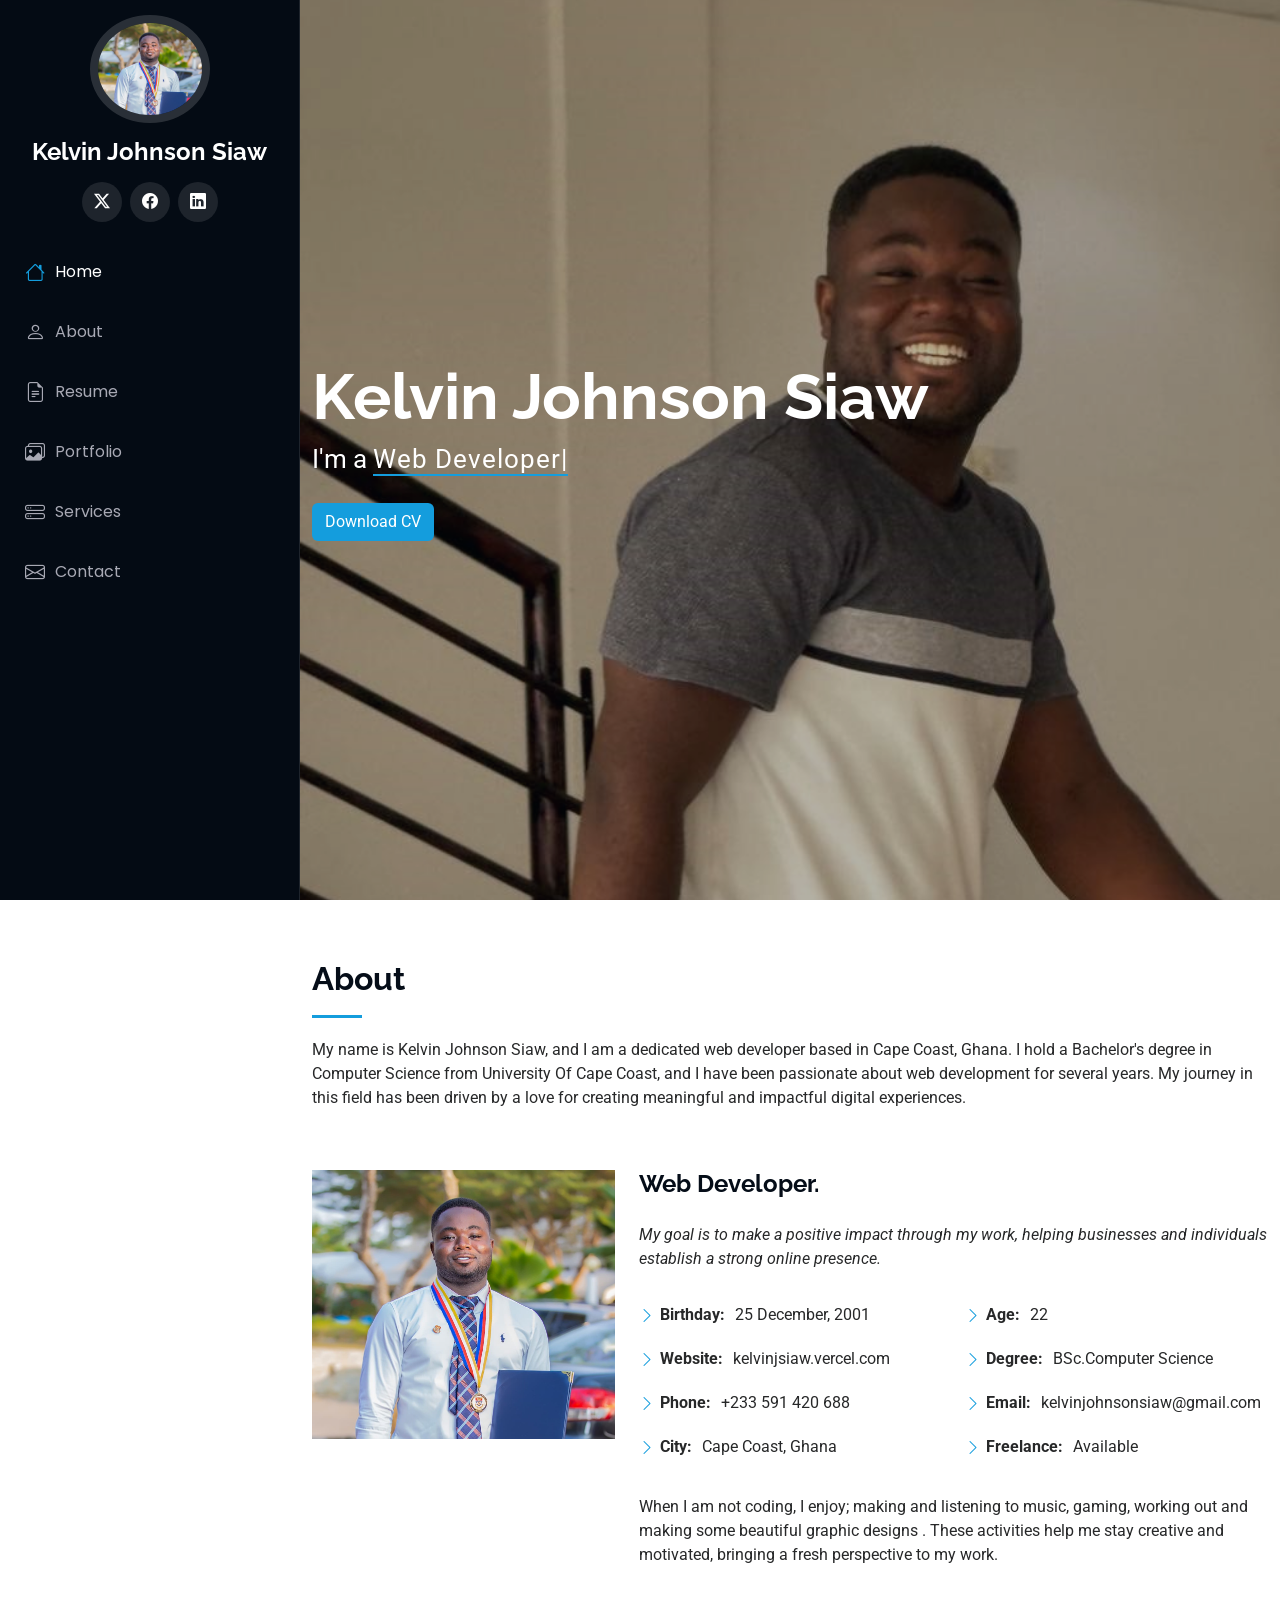
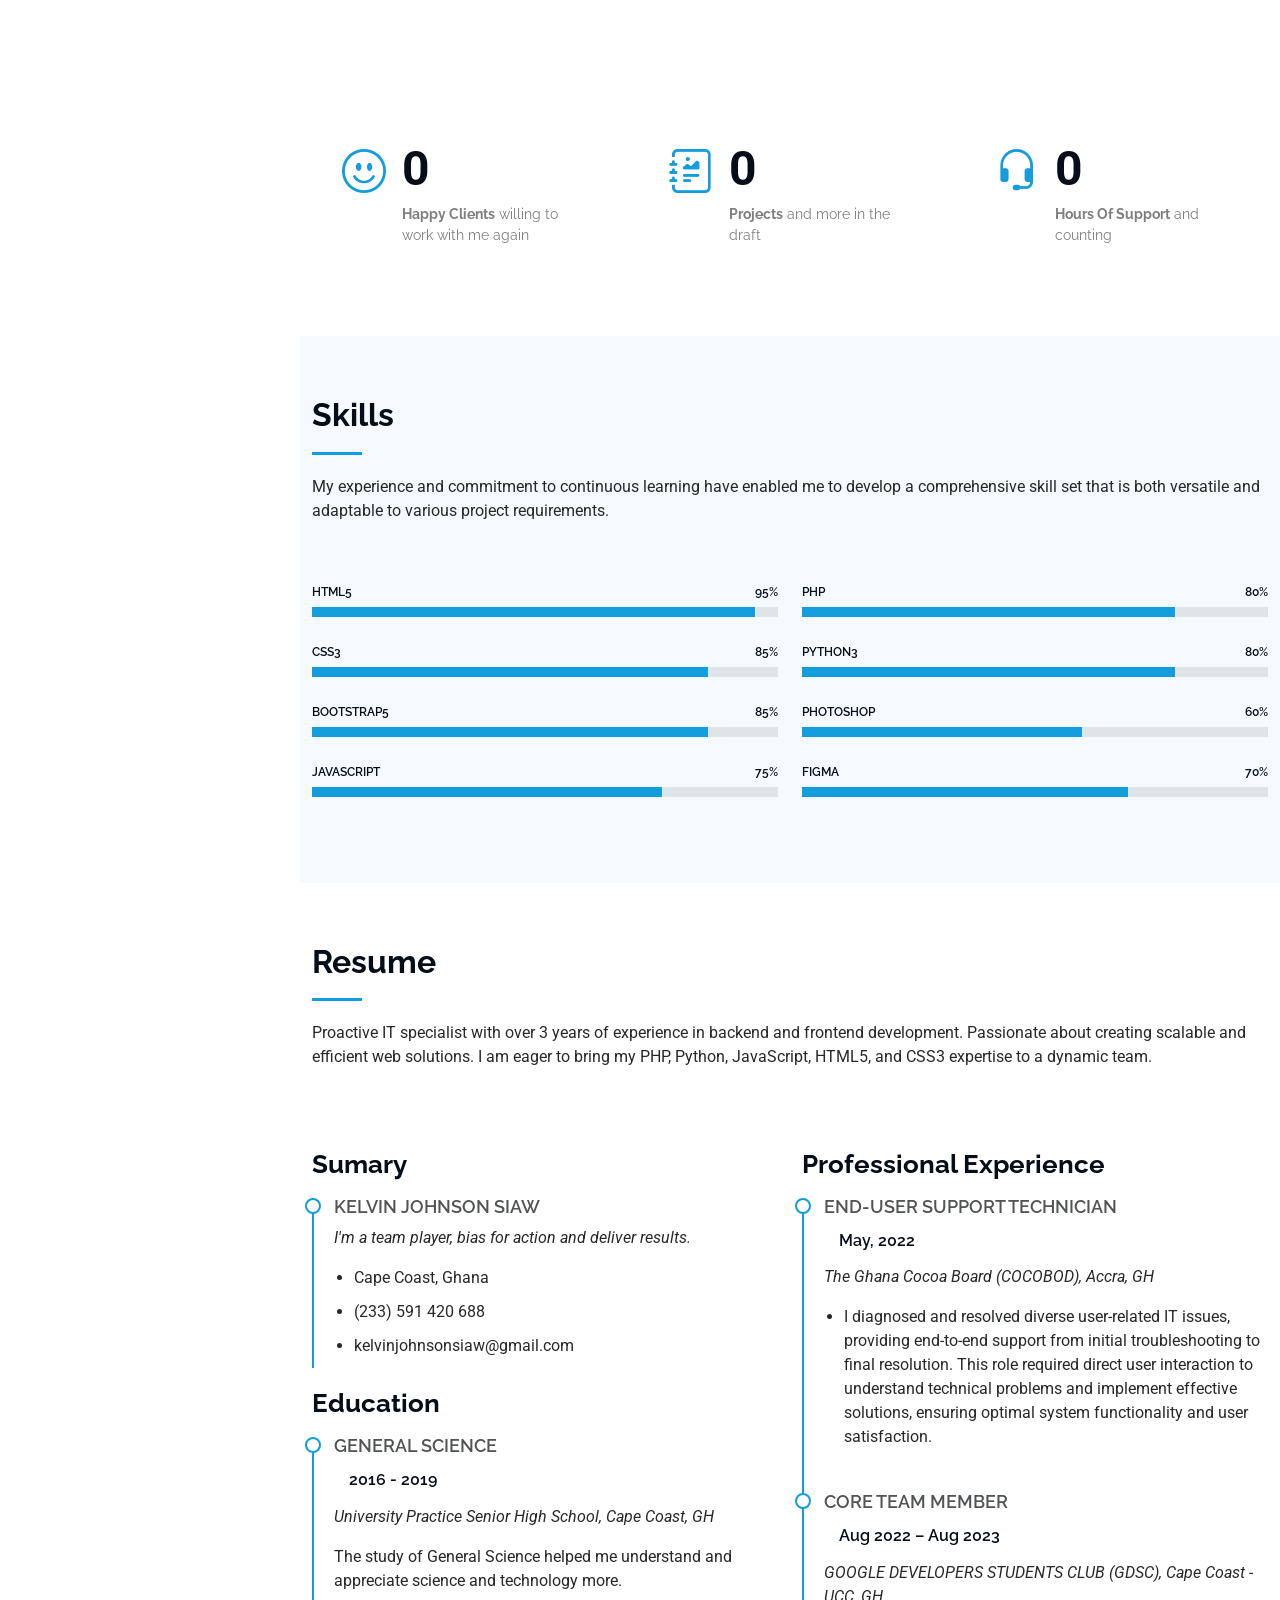
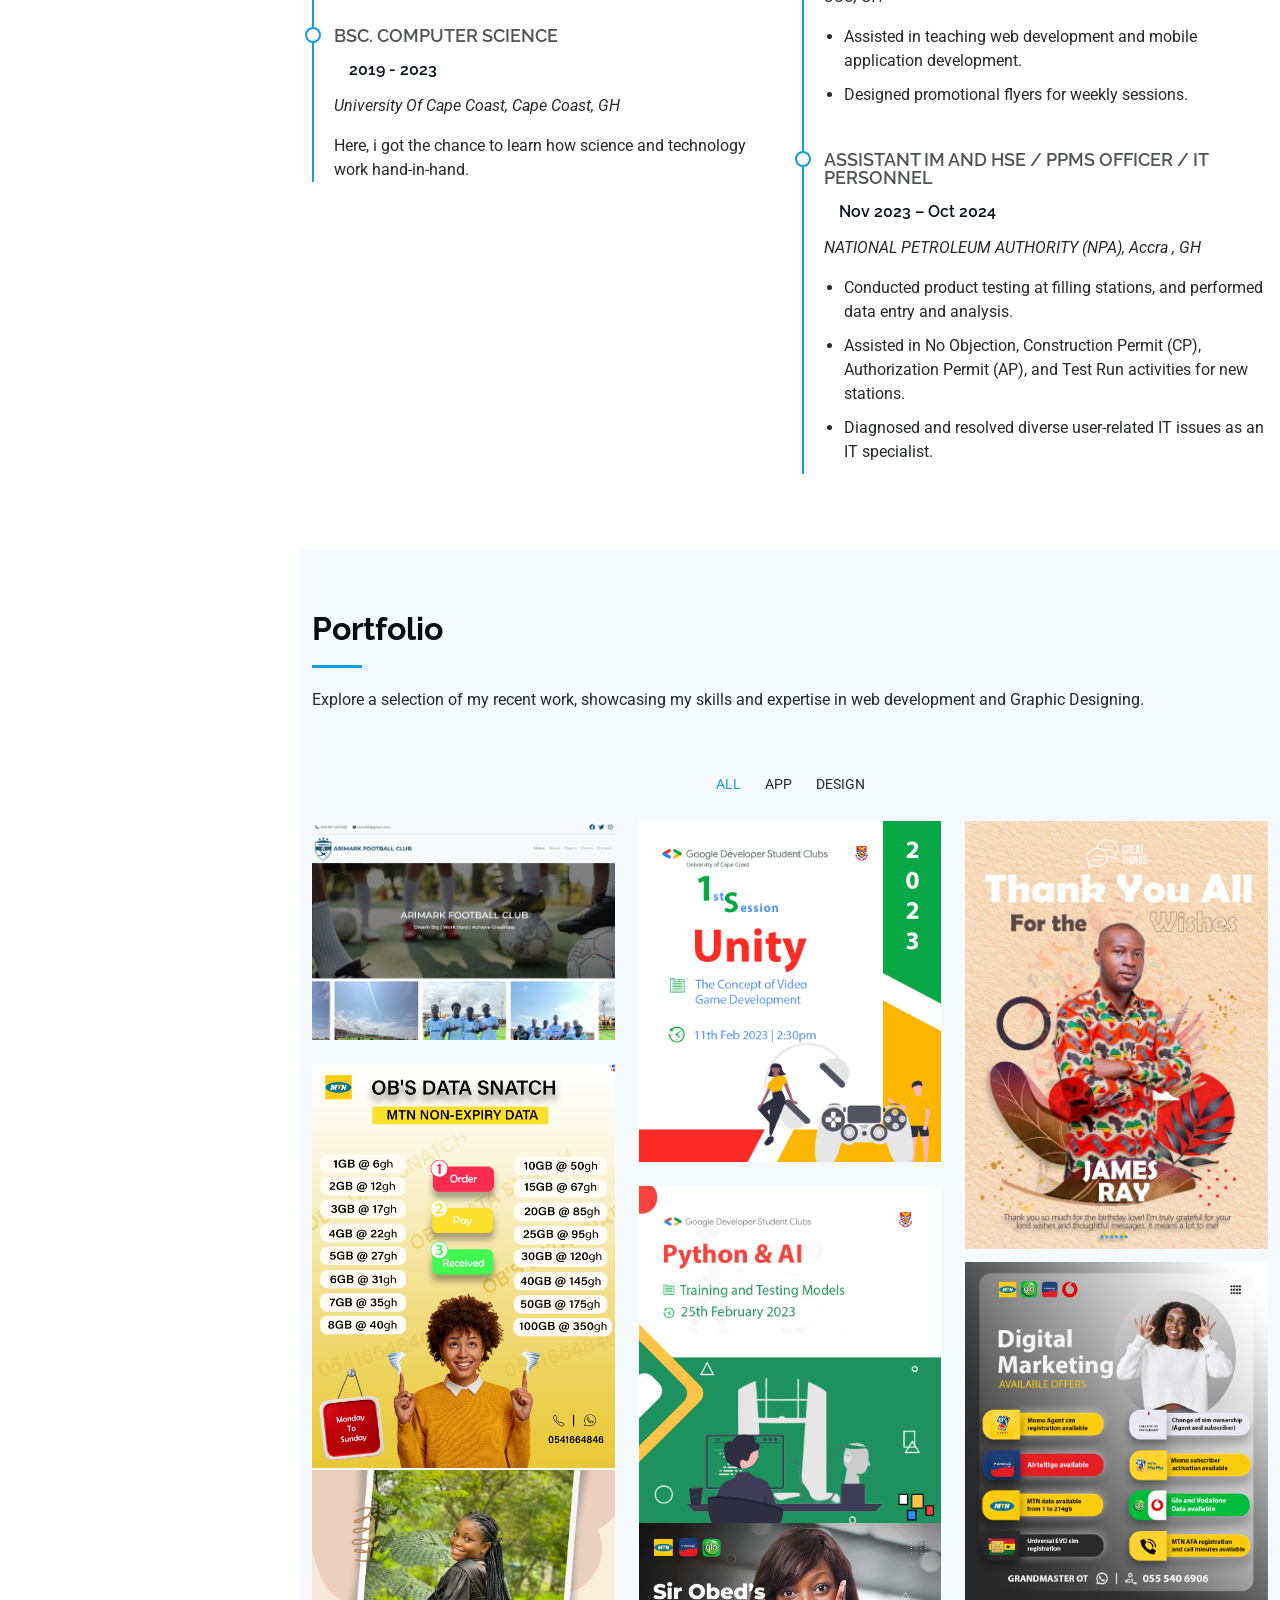
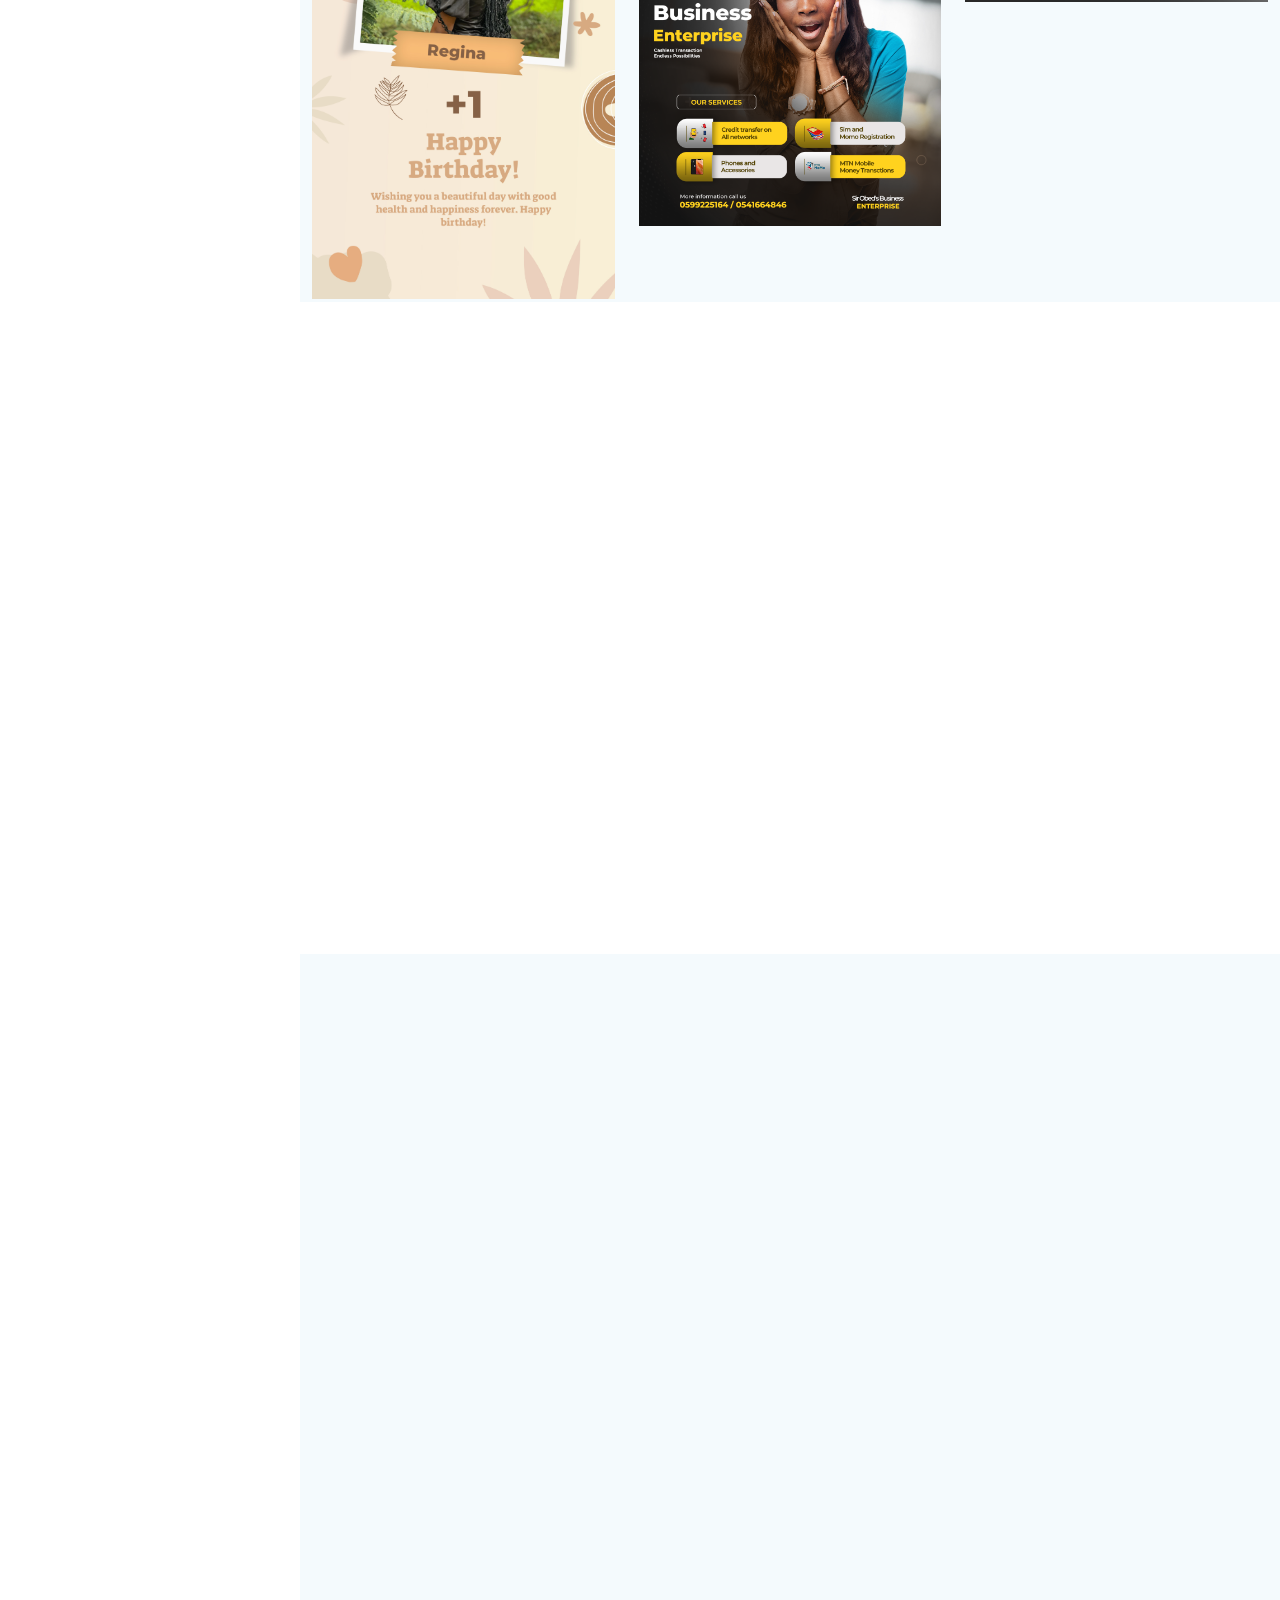
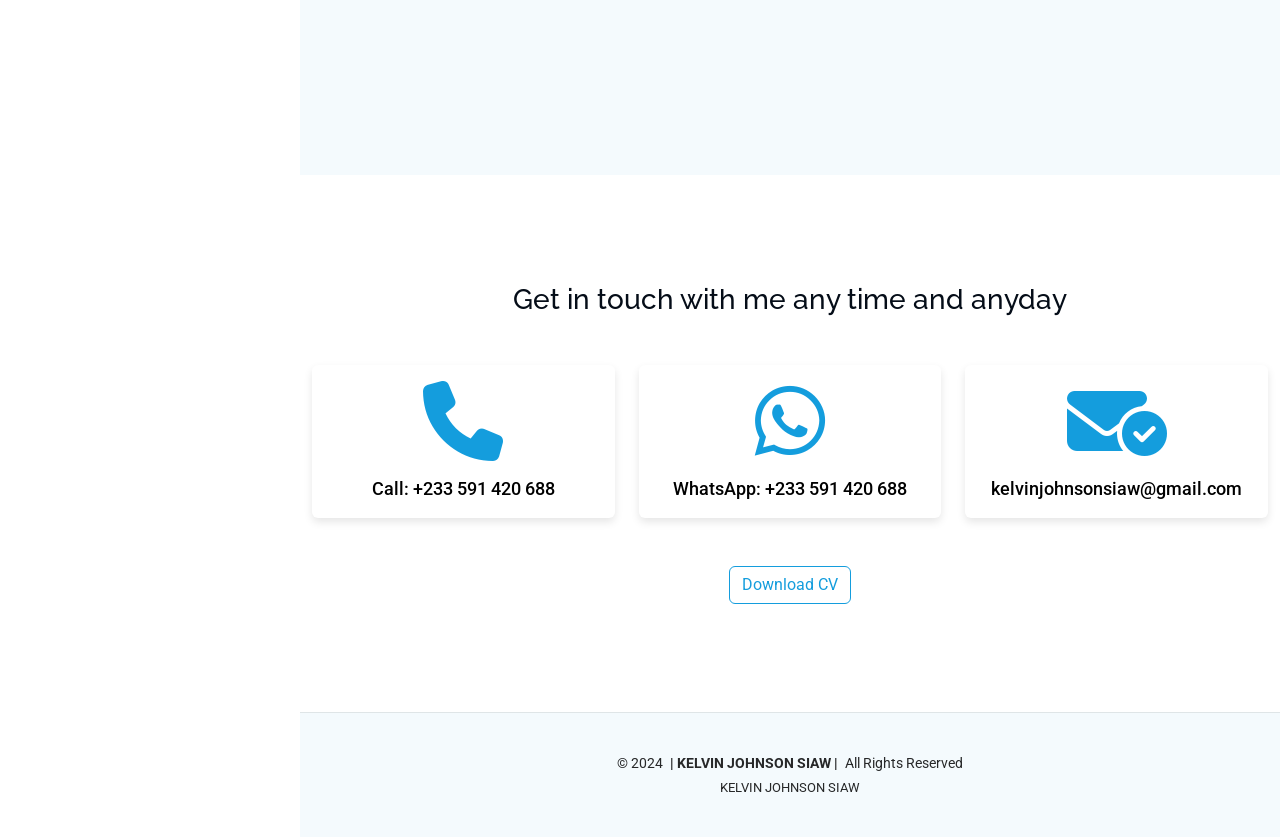
==== commit f188aa23: "Add resume files" ====
--- a/index.html
+++ b/index.html
@@ -341,7 +341,7 @@
 
             <div class="resume-item">
               <h4>Assistant IM and HSE / PPMS Officer / IT personnel</h4>
-              <h5>Nov 2023 – Present</h5>
+              <h5>Nov 2023 – Oct 2024</h5>
               <p><em>NATIONAL PETROLEUM AUTHORITY (NPA), Accra , GH</em></p>
               <ul>
                 <li>Conducted product testing at filling stations, and performed data entry and 
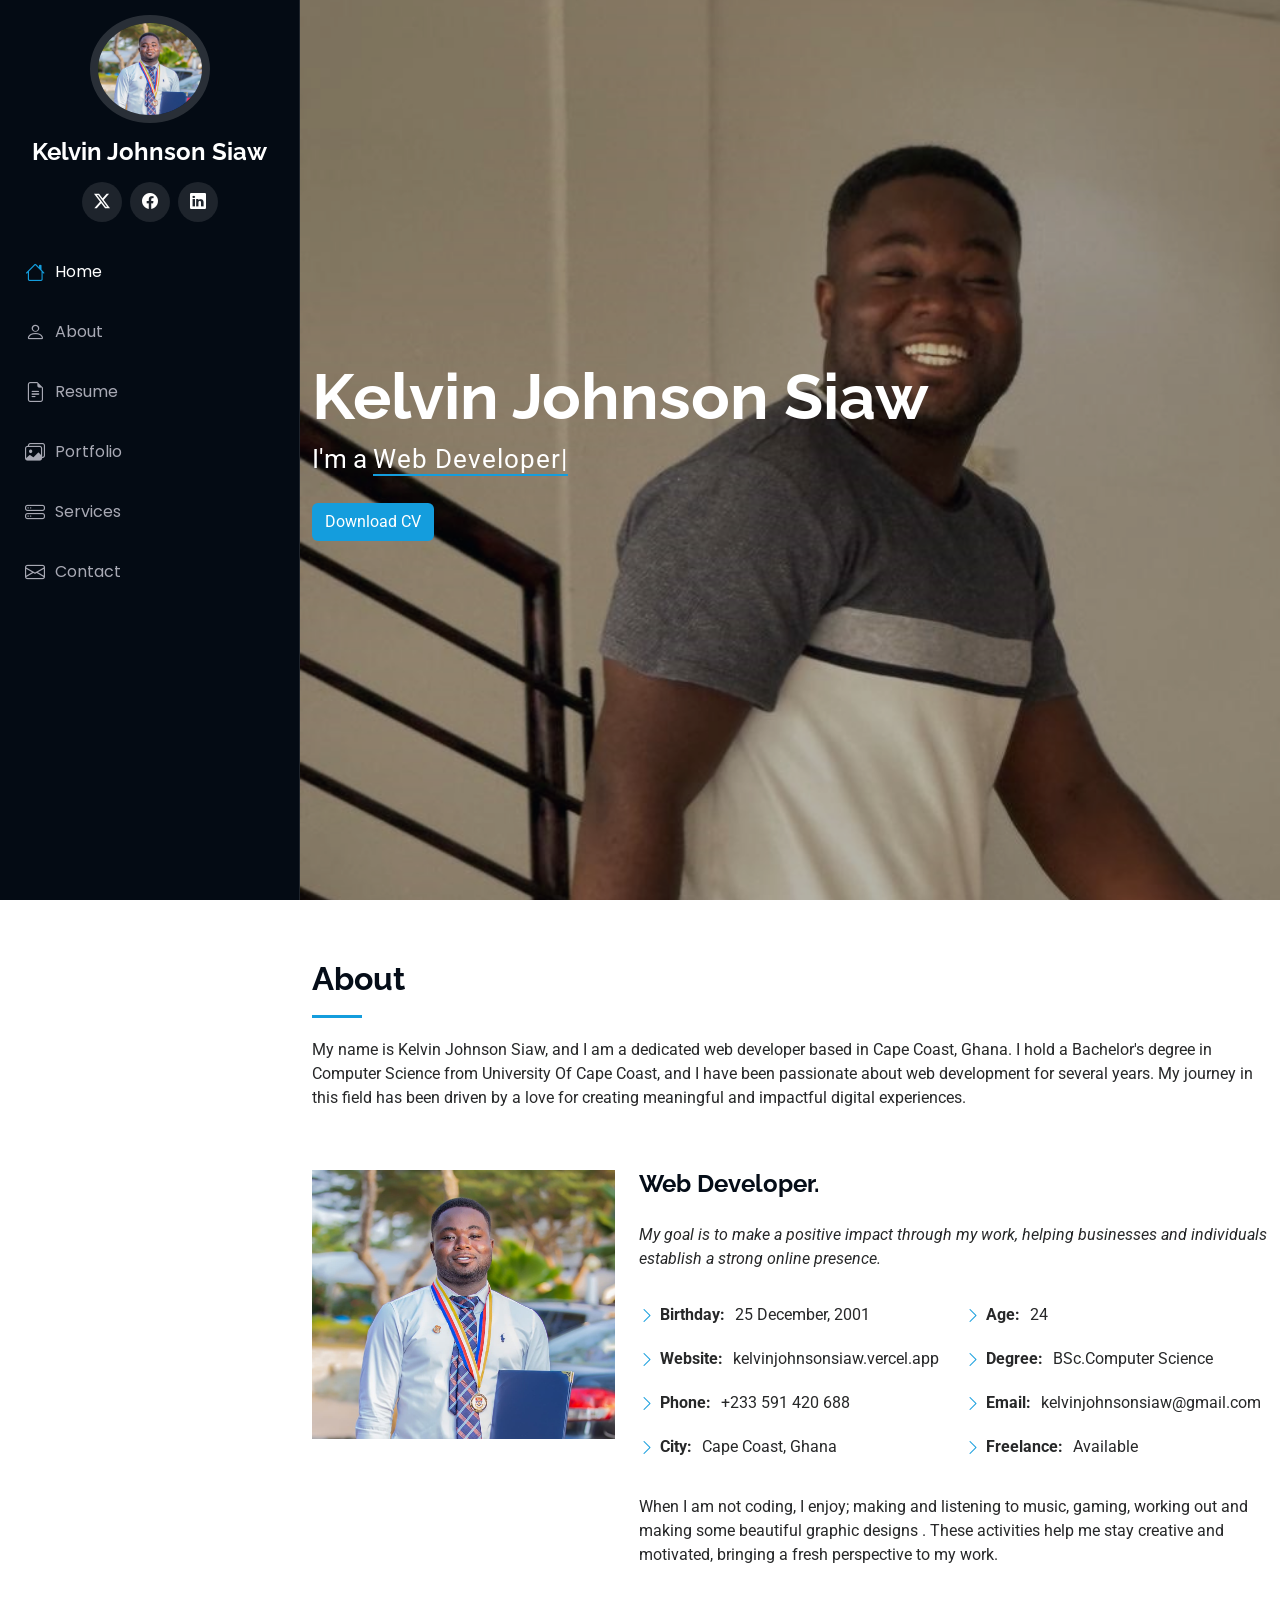
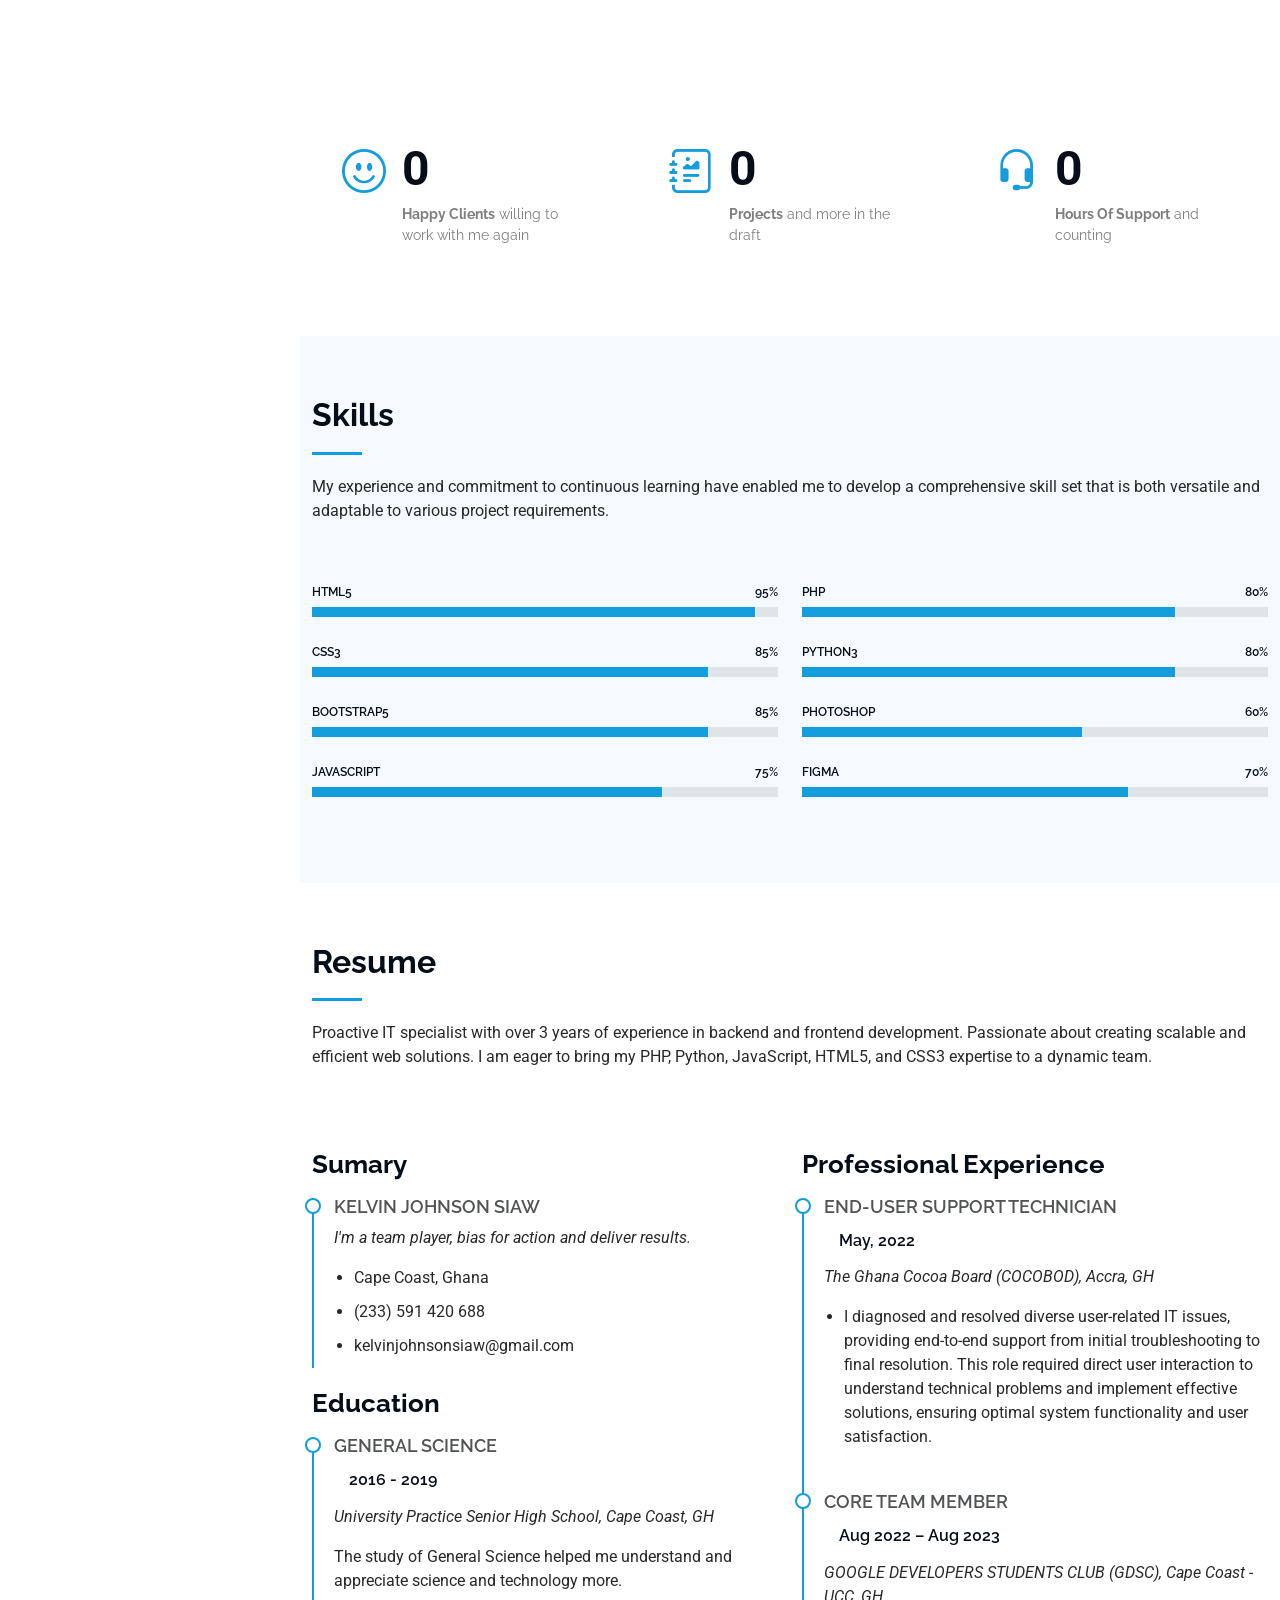
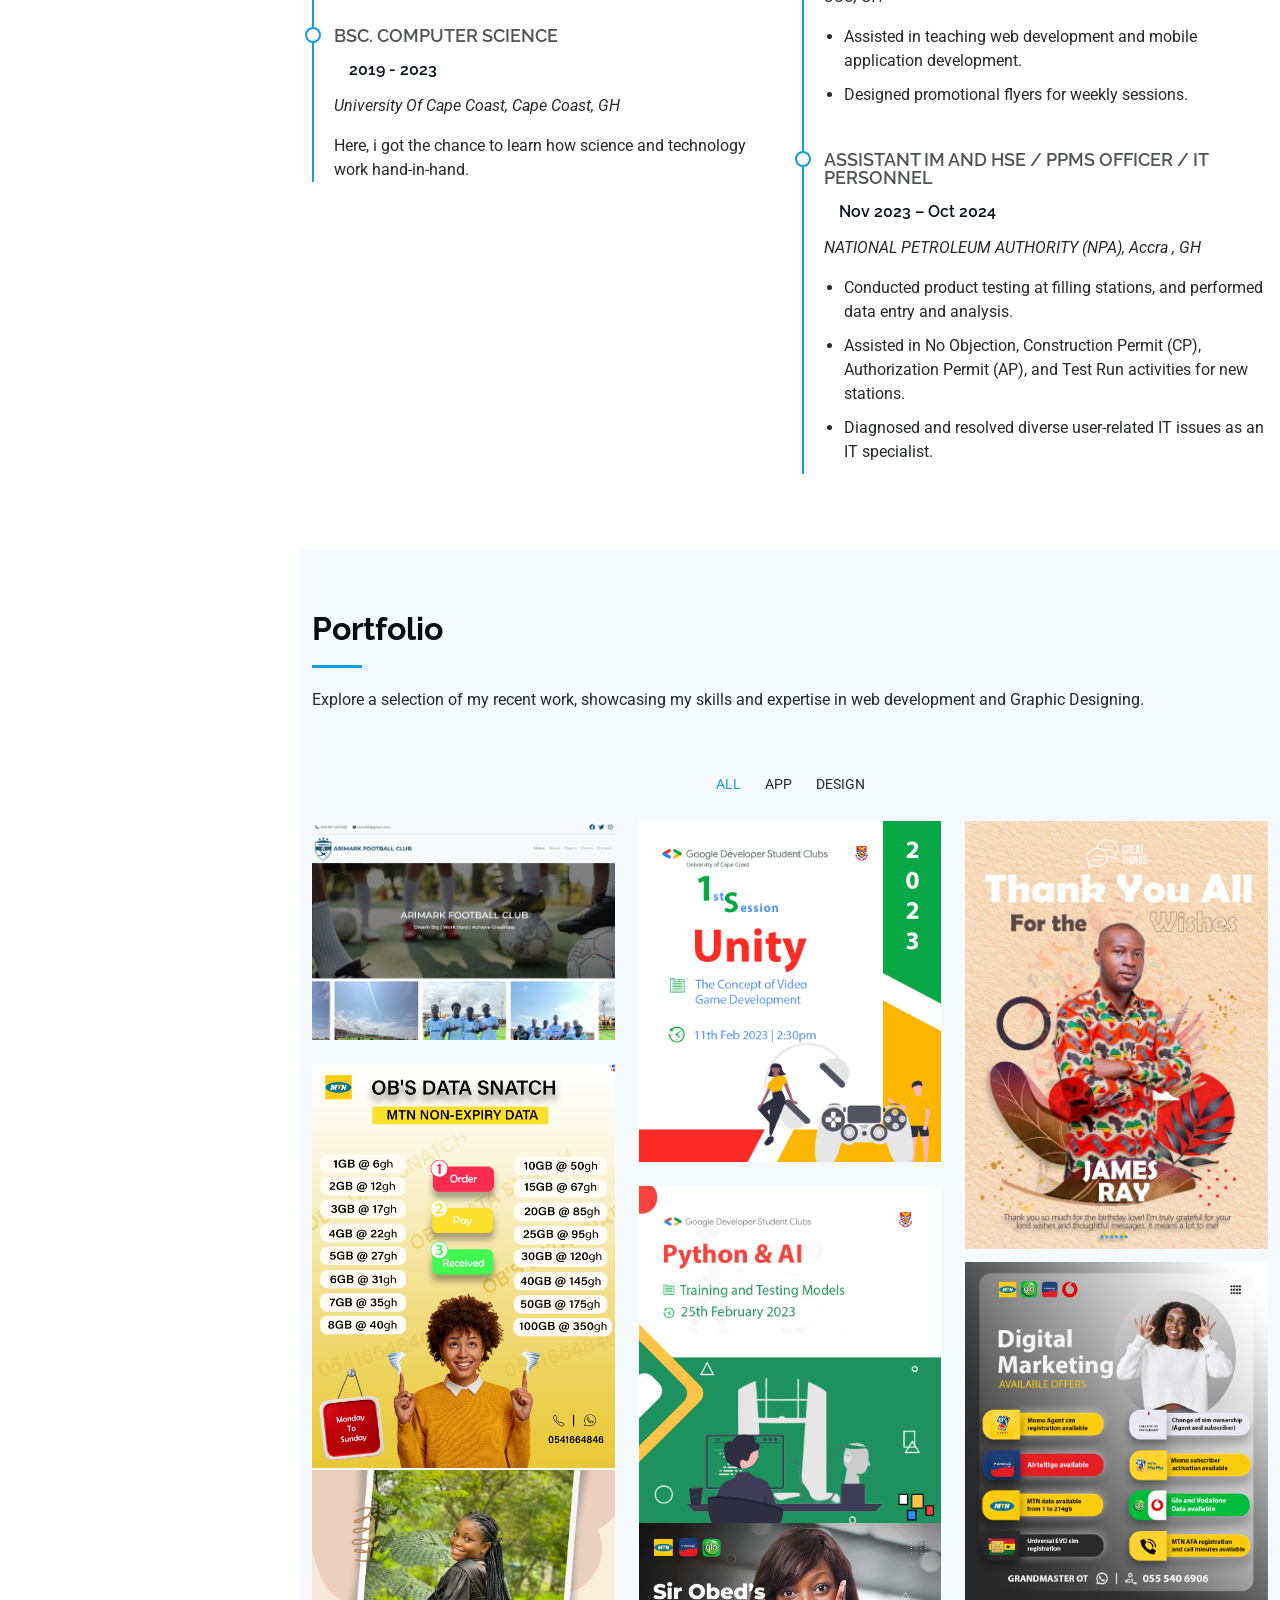
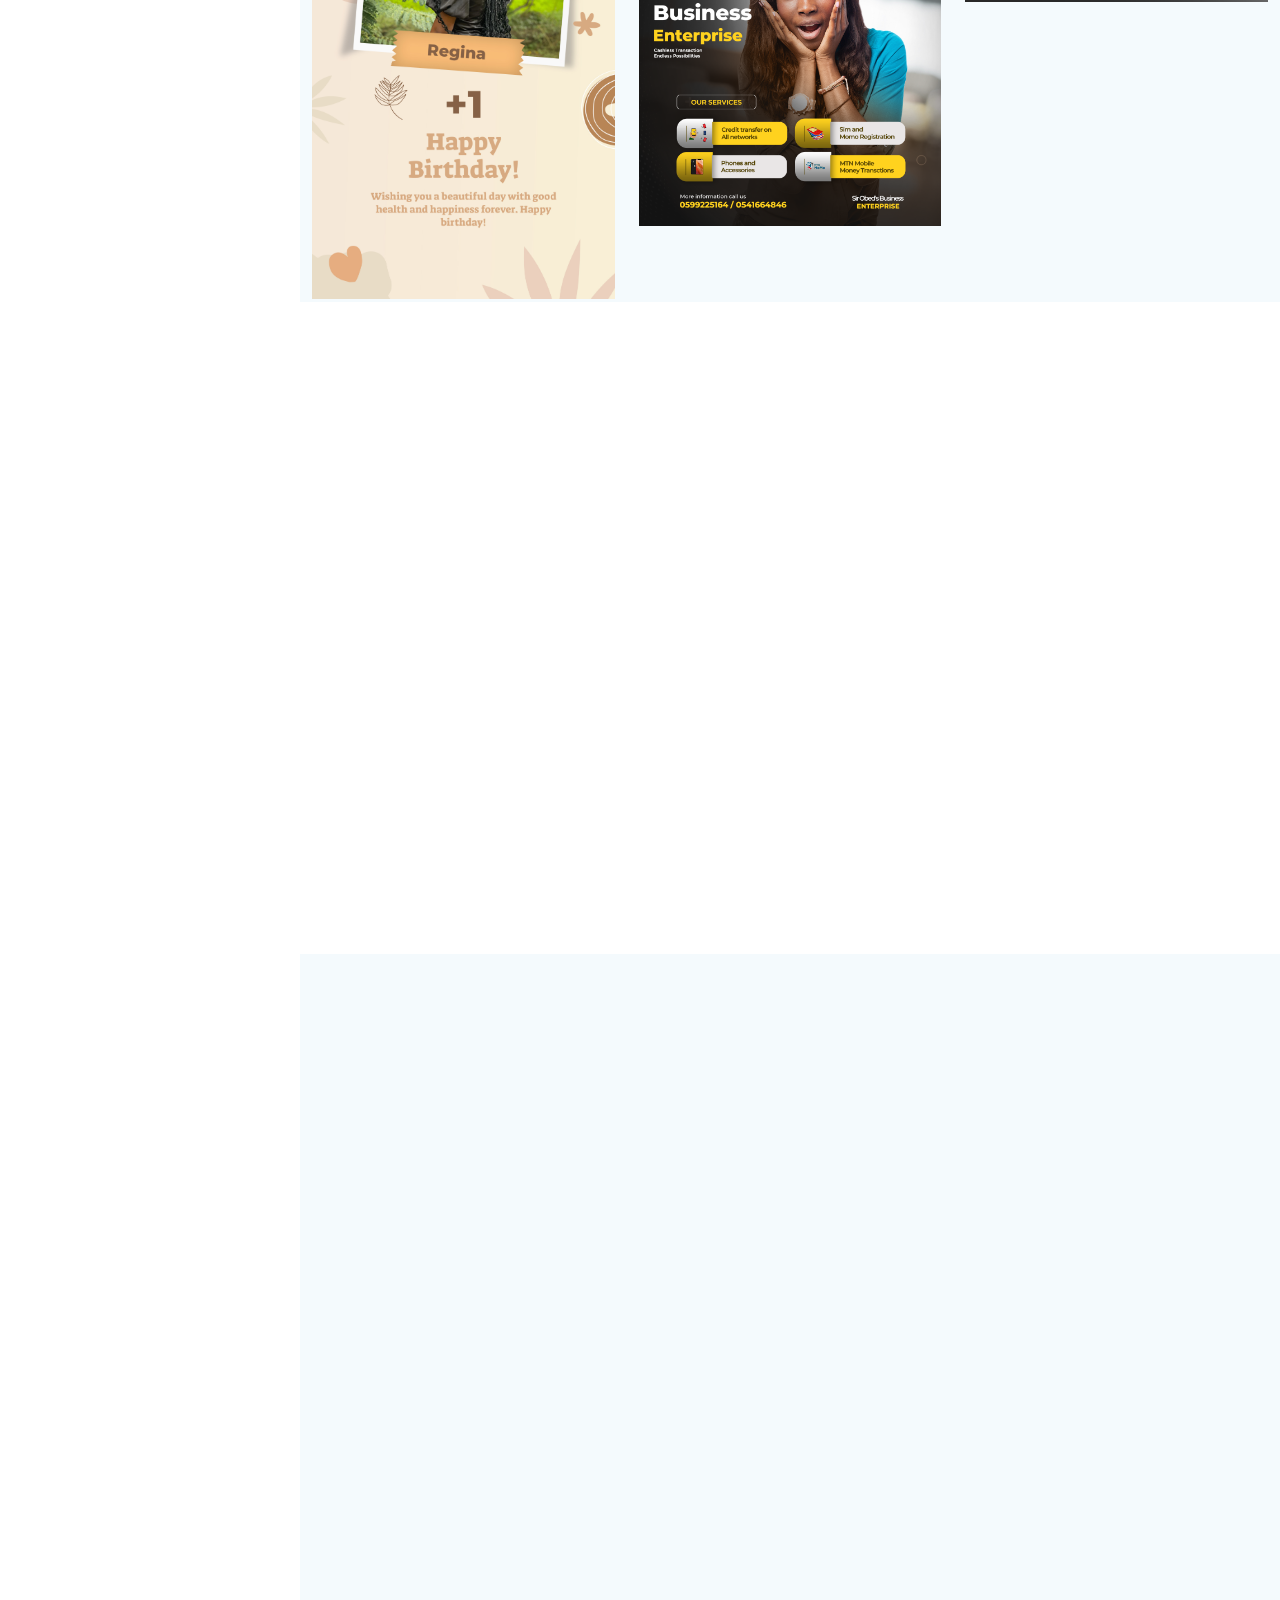
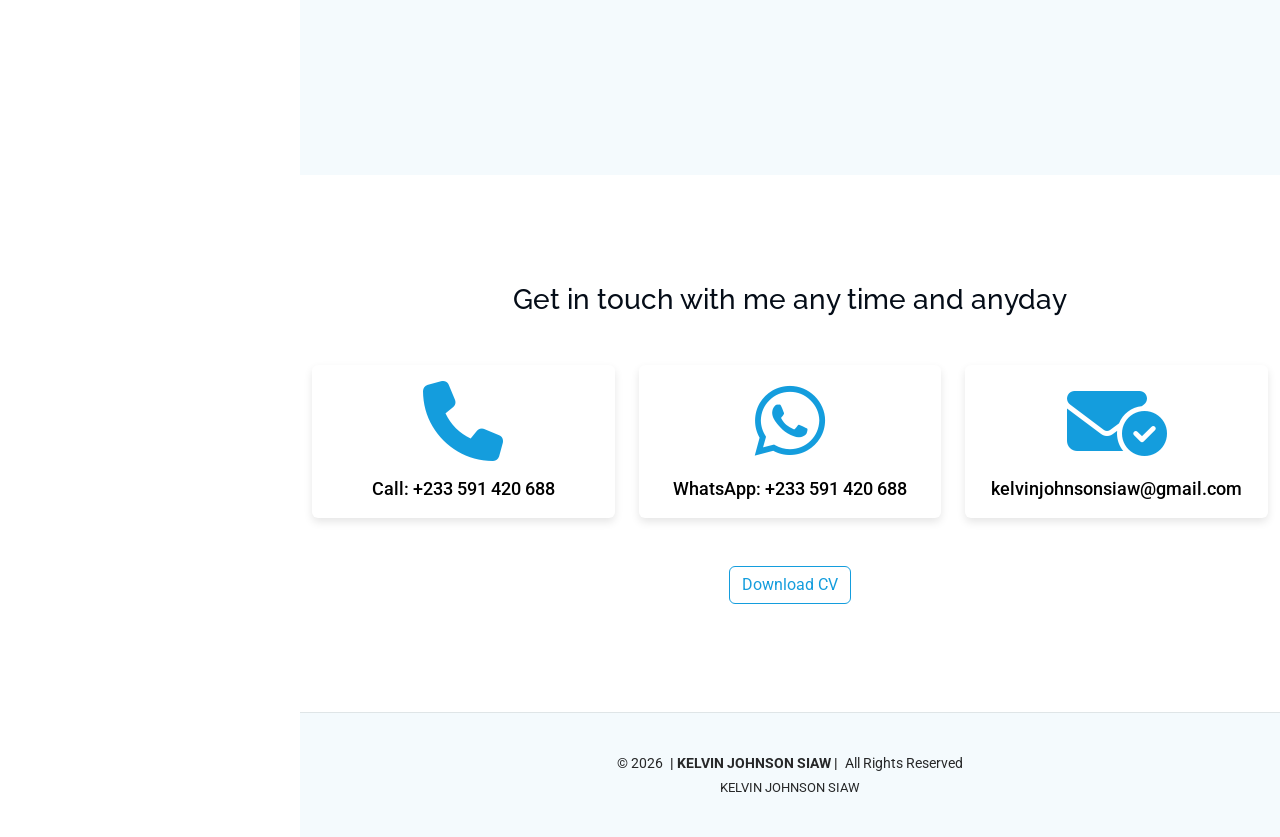
==== commit 36d2cd80: "changes to ages and website" ====
--- a/index.html
+++ b/index.html
@@ -124,14 +124,14 @@
               <div class="col-lg-6">
                 <ul>
                   <li><i class="bi bi-chevron-right"></i> <strong>Birthday:</strong> <span>25 December, 2001</span></li>
-                  <li><i class="bi bi-chevron-right"></i> <strong>Website:</strong> <span>kelvinjsiaw.vercel.com</span></li>
+                  <li><i class="bi bi-chevron-right"></i> <strong>Website:</strong> <span>kelvinjohnsonsiaw.vercel.app</span></li>
                   <li><i class="bi bi-chevron-right"></i> <strong>Phone:</strong> <span>+233 591 420 688</span></li>
                   <li><i class="bi bi-chevron-right"></i> <strong>City:</strong> <span>Cape Coast, Ghana</span></li>
                 </ul>
               </div>
               <div class="col-lg-6">
                 <ul>
-                  <li><i class="bi bi-chevron-right"></i> <strong>Age:</strong> <span>22</span></li>
+                  <li><i class="bi bi-chevron-right"></i> <strong>Age:</strong> <span>24</span></li>
                   <li><i class="bi bi-chevron-right"></i> <strong>Degree:</strong> <span>BSc.Computer Science</span></li>
                   <li><i class="bi bi-chevron-right"></i> <strong>Email:</strong> <span>kelvinjohnsonsiaw@gmail.com</span></li>
                   <li><i class="bi bi-chevron-right"></i> <strong>Freelance:</strong> <span>Available</span></li>
@@ -687,7 +687,7 @@
 
     <div class="container">
       <div class="copyright text-center ">
-        <p>© <span>2024</span> <strong class="px-1 sitename">| KELVIN JOHNSON SIAW | </strong> <span>All Rights Reserved</span></p>
+        <p>© <span>2026</span> <strong class="px-1 sitename">| KELVIN JOHNSON SIAW | </strong> <span>All Rights Reserved</span></p>
       </div>
       <div class="credits">
        KELVIN JOHNSON SIAW
